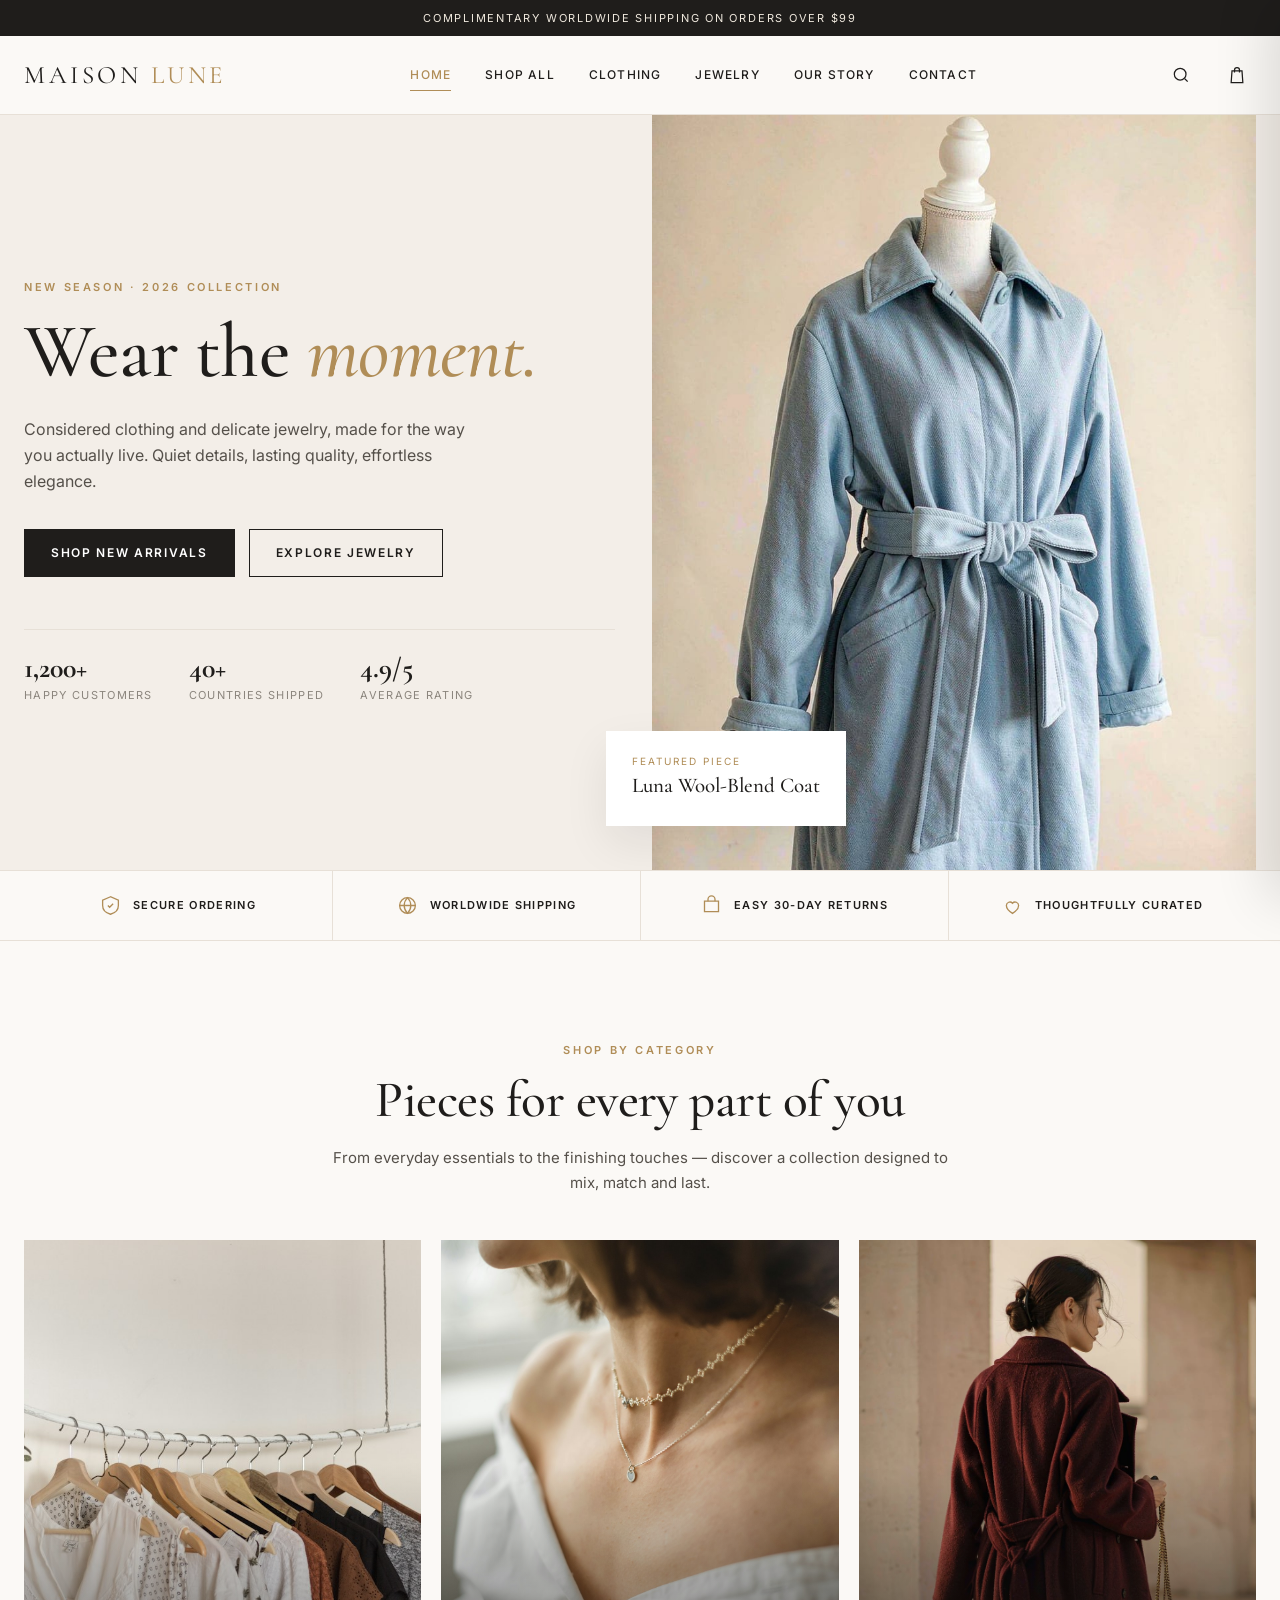
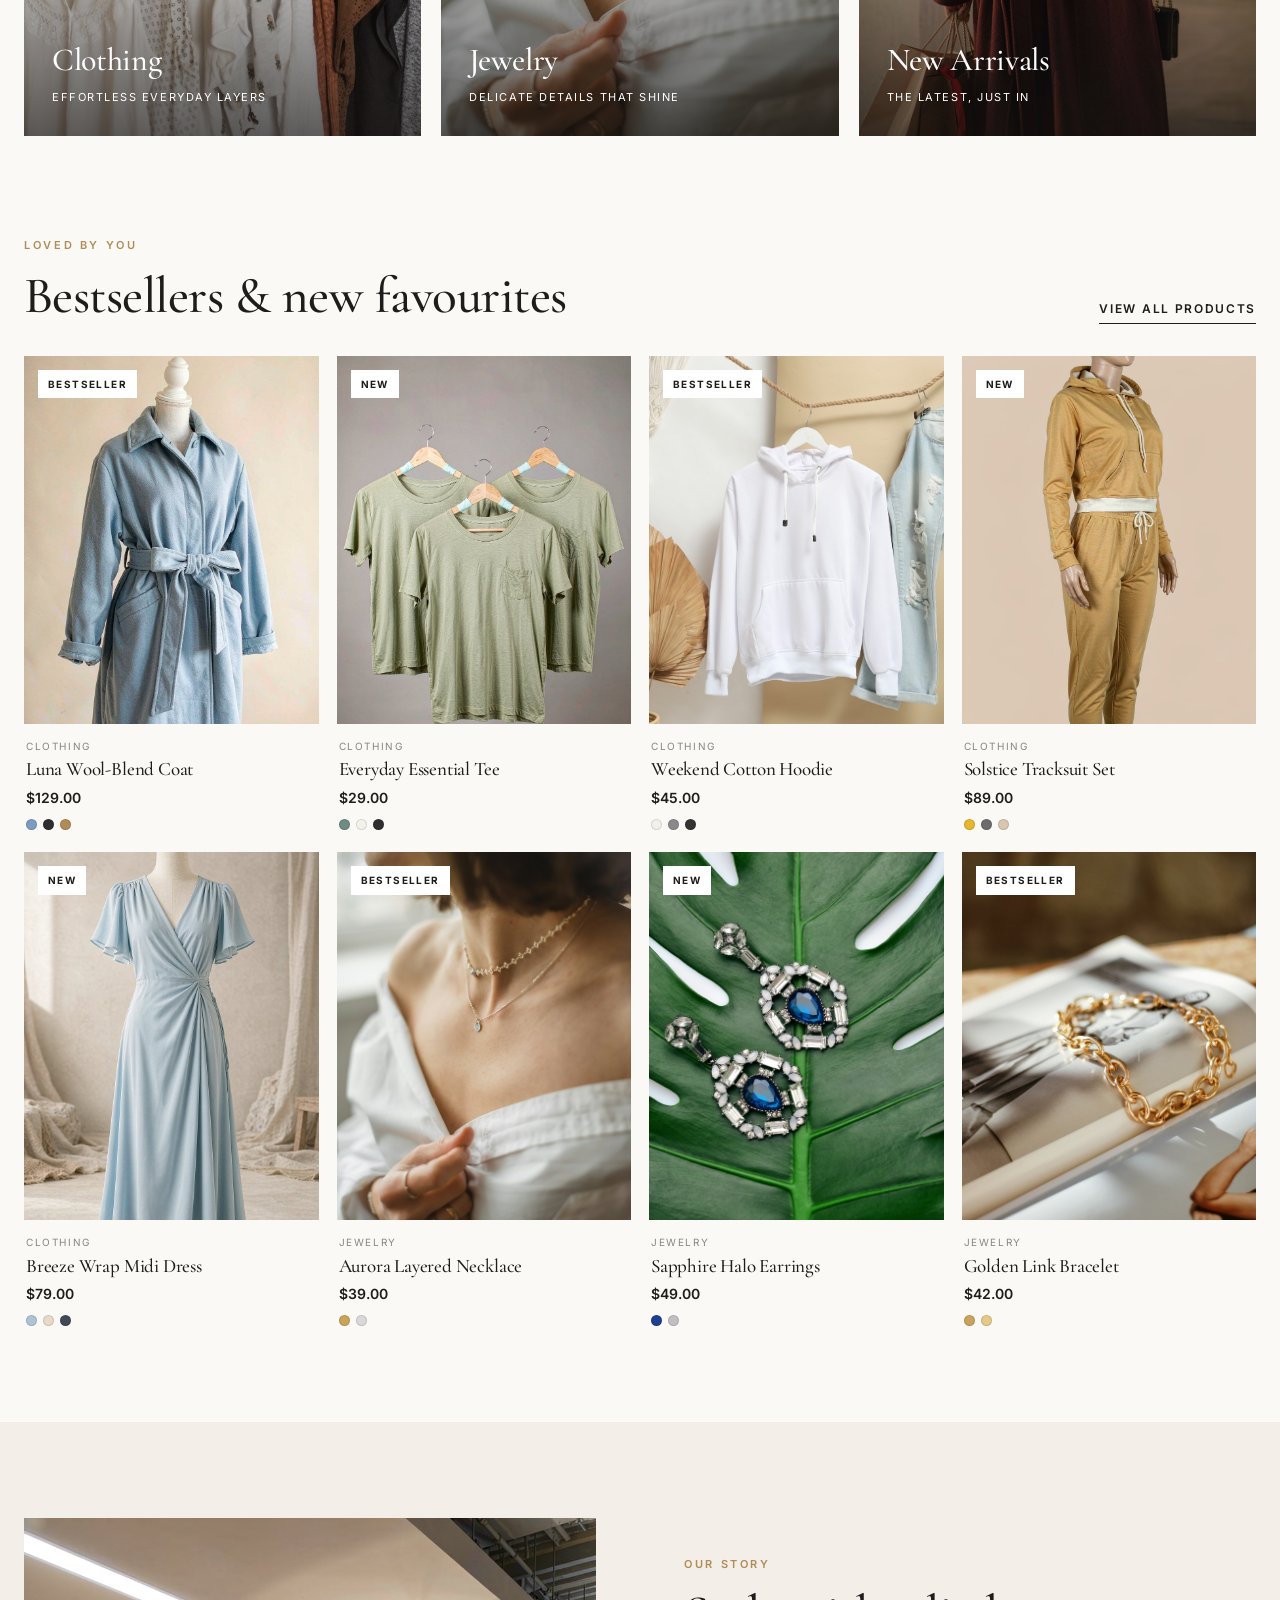
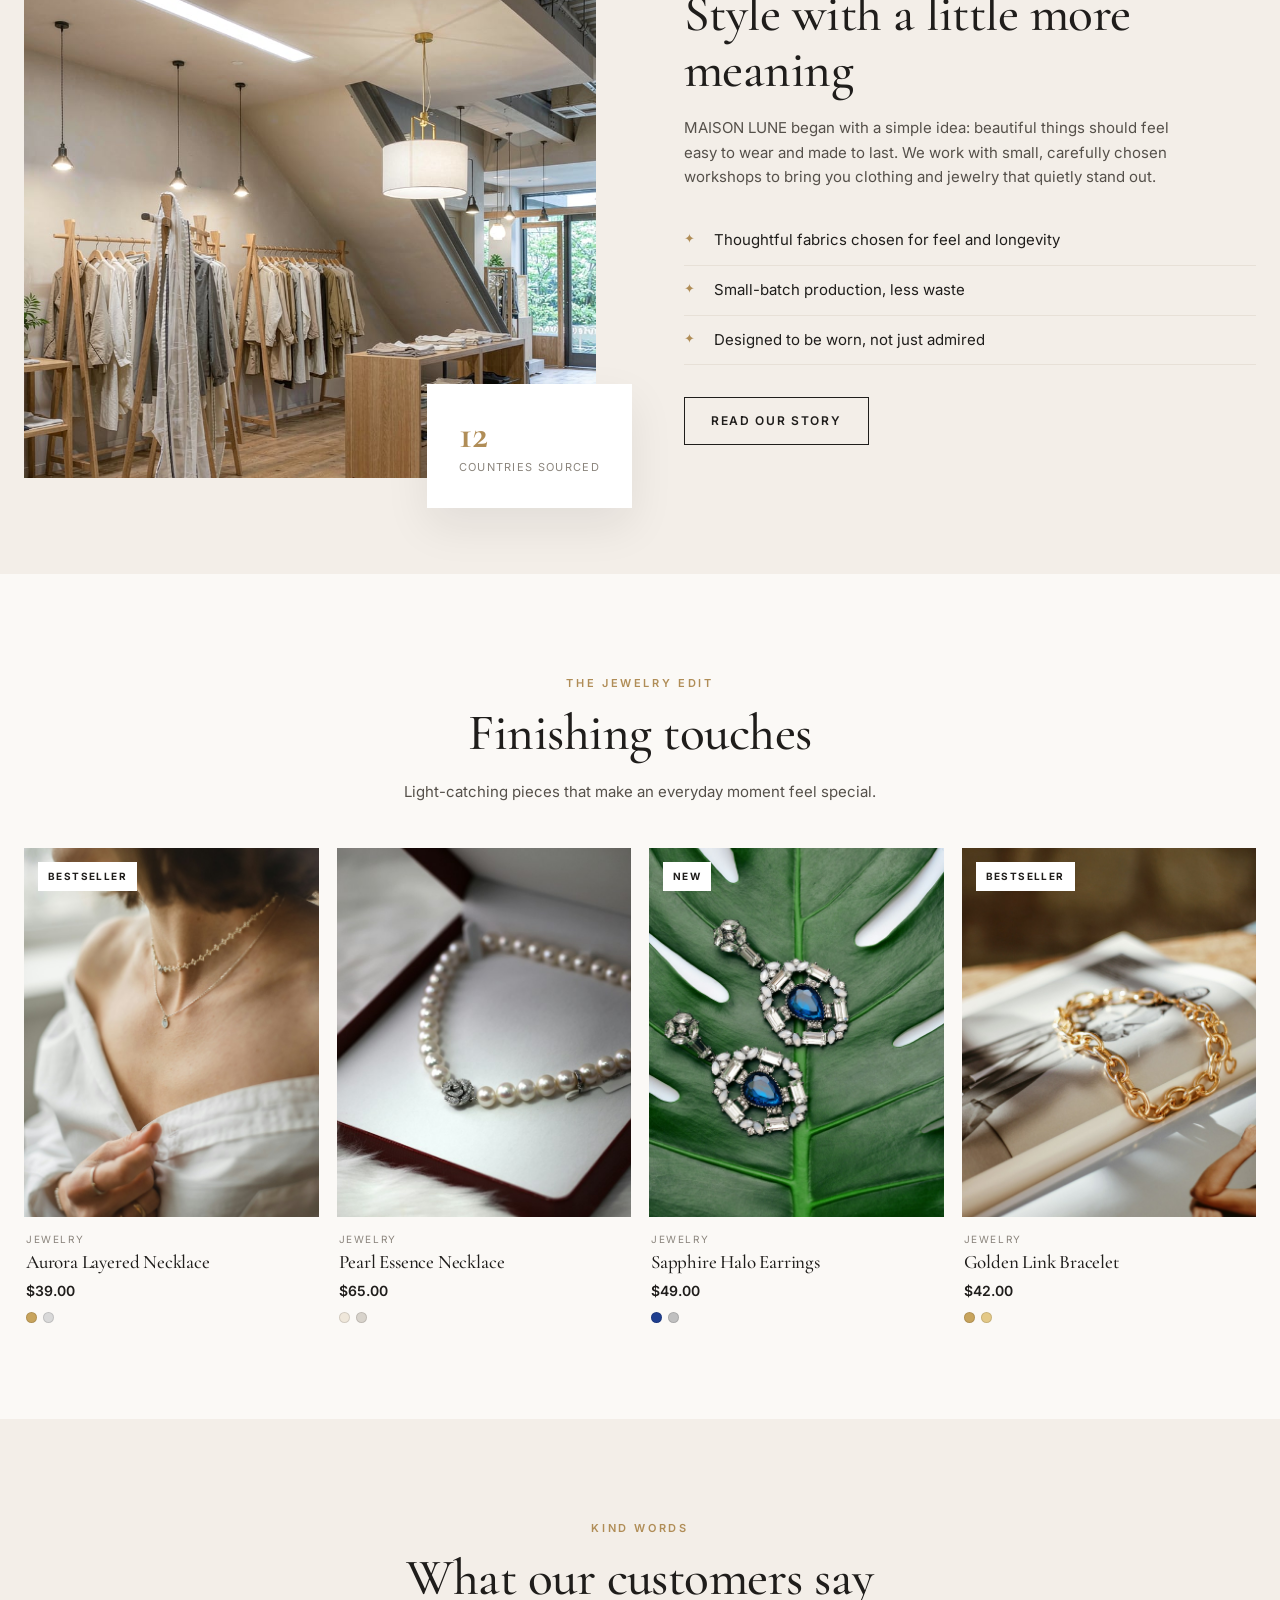
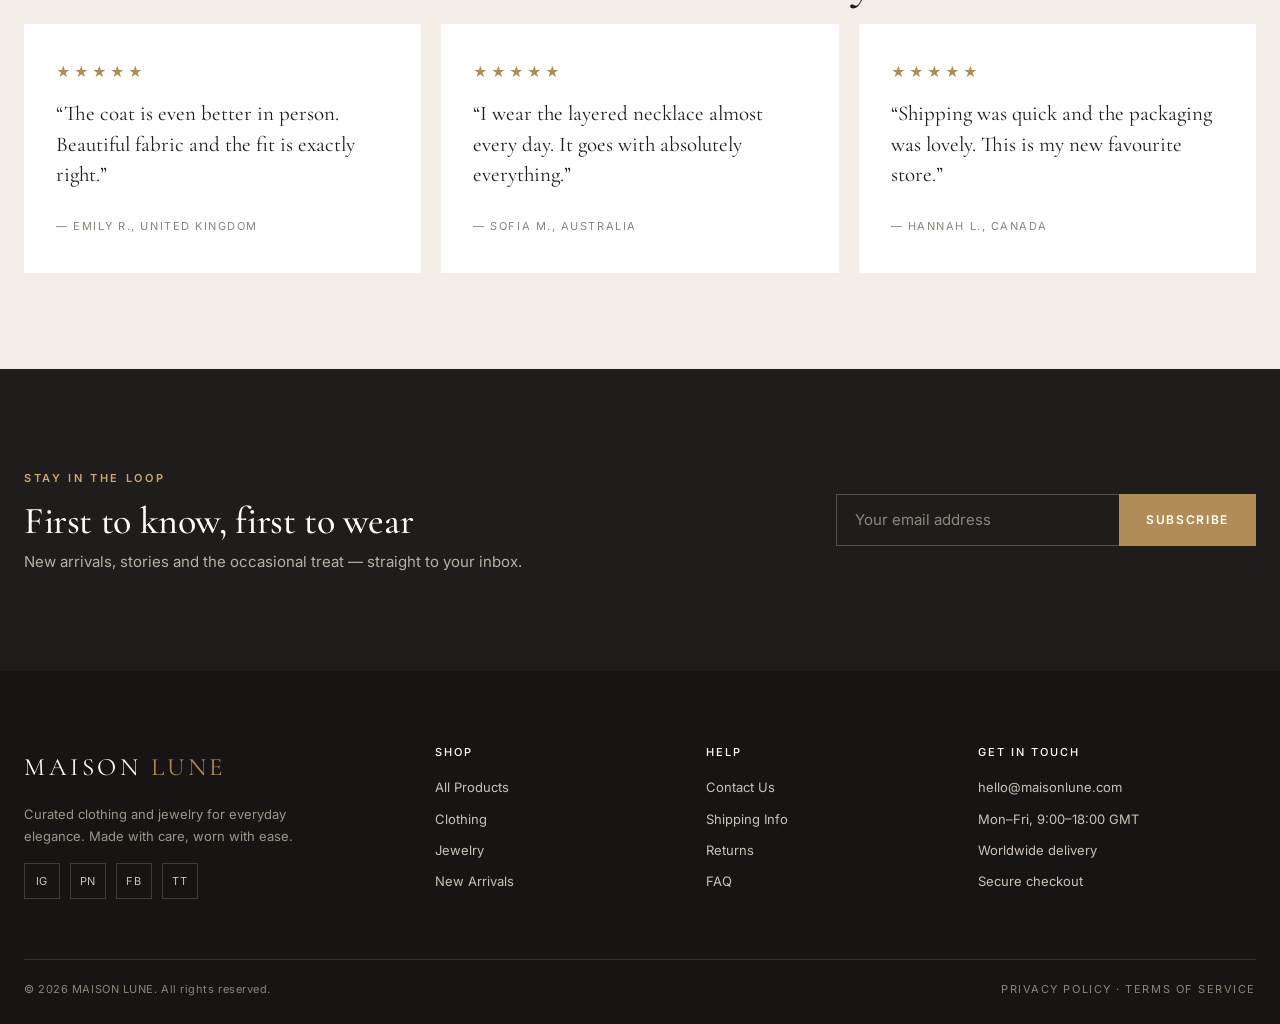
==== index.html @ 11efc8f4 "Initial commit: MAISON LUNE front-end store" ====
<!DOCTYPE html>
<html lang="en">
<head>
  <meta charset="UTF-8">
  <meta name="viewport" content="width=device-width, initial-scale=1.0">
  <title>MAISON LUNE | Effortless Style, Thoughtfully Made</title>
  <meta name="description" content="MAISON LUNE — curated clothing and jewelry for everyday elegance. Worldwide shipping.">
  <link rel="preconnect" href="https://fonts.googleapis.com">
  <link rel="preconnect" href="https://fonts.gstatic.com" crossorigin>
  <link href="https://fonts.googleapis.com/css2?family=Cormorant+Garamond:ital,wght@0,400;0,500;0,600;1,400;1,500&family=Inter:wght@400;500;600;700&display=swap" rel="stylesheet">
  <link rel="stylesheet" href="css/style.css">
</head>
<body>

  <div class="announcement">Complimentary worldwide shipping on orders over $99</div>

  <header class="site-header">
    <div class="container header-inner">
      <button class="icon-btn menu-toggle" id="mobile-toggle" aria-label="Open menu">
        <svg viewBox="0 0 24 24" fill="none" stroke="currentColor" stroke-width="1.6"><path d="M3 6h18M3 12h18M3 18h18"/></svg>
      </button>
      <a href="index.html" class="logo">MAISON <span>LUNE</span></a>
      <nav class="main-nav">
        <a href="index.html" class="active">Home</a>
        <a href="shop.html">Shop All</a>
        <a href="shop.html?category=clothing">Clothing</a>
        <a href="shop.html?category=jewelry">Jewelry</a>
        <a href="about.html">Our Story</a>
        <a href="contact.html">Contact</a>
      </nav>
      <div class="header-actions">
        <a class="icon-btn" href="shop.html" aria-label="Search products">
          <svg viewBox="0 0 24 24" fill="none" stroke="currentColor" stroke-width="1.5"><circle cx="11" cy="11" r="7"/><path d="m20 20-3.5-3.5"/></svg>
        </a>
        <button class="icon-btn cart-open" aria-label="Open shopping bag">
          <svg viewBox="0 0 24 24" fill="none" stroke="currentColor" stroke-width="1.5"><path d="M6 7h12l1 14H5L6 7Z"/><path d="M9 9V6a3 3 0 0 1 6 0v3"/></svg>
          <span class="cart-count">0</span>
        </button>
      </div>
    </div>
  </header>

  <div class="mobile-menu" id="mobile-menu">
    <button class="close-btn" id="mobile-close" aria-label="Close menu" style="position:absolute;top:20px;right:24px">×</button>
    <a href="index.html">Home</a>
    <a href="shop.html">Shop All</a>
    <a href="shop.html?category=clothing">Clothing</a>
    <a href="shop.html?category=jewelry">Jewelry</a>
    <a href="about.html">Our Story</a>
    <a href="contact.html">Contact</a>
  </div>

  <main>
    <section class="hero">
      <div class="container hero-grid">
        <div class="hero-copy">
          <span class="eyebrow">New Season · 2026 Collection</span>
          <h1>Wear the <em>moment.</em></h1>
          <p class="lead">Considered clothing and delicate jewelry, made for the way you actually live. Quiet details, lasting quality, effortless elegance.</p>
          <div class="hero-buttons">
            <a href="shop.html" class="btn">Shop New Arrivals</a>
            <a href="shop.html?category=jewelry" class="btn btn-outline">Explore Jewelry</a>
          </div>
          <div class="hero-meta">
            <div><strong>1,200+</strong><span>Happy customers</span></div>
            <div><strong>40+</strong><span>Countries shipped</span></div>
            <div><strong>4.9/5</strong><span>Average rating</span></div>
          </div>
        </div>
        <div class="hero-visual">
          <img src="assets/images/product-coat.jpg" alt="Model wearing the Luna wool-blend coat in Milan">
          <div class="hero-tag"><span>Featured Piece</span><strong>Luna Wool-Blend Coat</strong></div>
        </div>
      </div>
    </section>

    <section class="trust-strip">
      <div class="container trust-grid">
        <div class="trust-item">
          <svg viewBox="0 0 24 24" fill="none" stroke="currentColor" stroke-width="1.5"><path d="M12 2 3 6v6c0 5 3.8 8.6 9 10 5.2-1.4 9-5 9-10V6l-9-4Z"/><path d="m9 12 2 2 4-4"/></svg>
          Secure Ordering
        </div>
        <div class="trust-item">
          <svg viewBox="0 0 24 24" fill="none" stroke="currentColor" stroke-width="1.5"><circle cx="12" cy="12" r="9"/><path d="M3 12h18M12 3c2.5 2.7 3.8 5.7 3.8 9S14.5 18.3 12 21c-2.5-2.7-3.8-5.7-3.8-9S9.5 5.7 12 3Z"/></svg>
          Worldwide Shipping
        </div>
        <div class="trust-item">
          <svg viewBox="0 0 24 24" fill="none" stroke="currentColor" stroke-width="1.5"><path d="M4 7h16v12H4z"/><path d="M8 7V5a4 4 0 0 1 8 0v2"/></svg>
          Easy 30-Day Returns
        </div>
        <div class="trust-item">
          <svg viewBox="0 0 24 24" fill="none" stroke="currentColor" stroke-width="1.5"><path d="M12 21s-7-4.4-7-9a4 4 0 0 1 7-2.6A4 4 0 0 1 19 12c0 4.6-7 9-7 9Z"/></svg>
          Thoughtfully Curated
        </div>
      </div>
    </section>

    <section class="section">
      <div class="container">
        <div class="text-center">
          <span class="eyebrow">Shop by Category</span>
          <h2>Pieces for every part of you</h2>
          <p class="section-intro">From everyday essentials to the finishing touches — discover a collection designed to mix, match and last.</p>
        </div>
        <div class="cat-grid">
          <a class="cat-card" href="shop.html?category=clothing">
            <img src="assets/images/product-blouse.jpg" alt="Clothing collection" loading="lazy">
            <div class="cat-card-body"><h3>Clothing</h3><span>Effortless everyday layers</span></div>
          </a>
          <a class="cat-card" href="shop.html?category=jewelry">
            <img src="assets/images/product-layered-necklace.jpg" alt="Jewelry collection" loading="lazy">
            <div class="cat-card-body"><h3>Jewelry</h3><span>Delicate details that shine</span></div>
          </a>
          <a class="cat-card" href="shop.html">
            <img src="assets/images/hero-shopping.jpg" alt="New arrivals" loading="lazy">
            <div class="cat-card-body"><h3>New Arrivals</h3><span>The latest, just in</span></div>
          </a>
        </div>
      </div>
    </section>

    <section class="section" style="padding-top:0">
      <div class="container">
        <div style="display:flex;justify-content:space-between;align-items:end;gap:20px;margin-bottom:32px;flex-wrap:wrap">
          <div>
            <span class="eyebrow">Loved by you</span>
            <h2 style="margin:0">Bestsellers & new favourites</h2>
          </div>
          <a href="shop.html" class="link-underline">View all products</a>
        </div>
        <div class="product-grid" id="featured-grid"></div>
      </div>
    </section>

    <section class="section" style="background:var(--paper-2)">
      <div class="container story-grid">
        <div class="story-visual">
          <img src="assets/images/about-store.jpg" alt="The MAISON LUNE studio" loading="lazy">
          <div class="story-note"><strong>12</strong><span>Countries sourced</span></div>
        </div>
        <div class="story-copy">
          <span class="eyebrow">Our Story</span>
          <h2>Style with a little more meaning</h2>
          <p>MAISON LUNE began with a simple idea: beautiful things should feel easy to wear and made to last. We work with small, carefully chosen workshops to bring you clothing and jewelry that quietly stand out.</p>
          <ul class="story-list">
            <li>Thoughtful fabrics chosen for feel and longevity</li>
            <li>Small-batch production, less waste</li>
            <li>Designed to be worn, not just admired</li>
          </ul>
          <a href="about.html" class="btn btn-outline">Read our story</a>
        </div>
      </div>
    </section>

    <section class="section">
      <div class="container">
        <div class="text-center">
          <span class="eyebrow">The Jewelry Edit</span>
          <h2>Finishing touches</h2>
          <p class="section-intro">Light-catching pieces that make an everyday moment feel special.</p>
        </div>
        <div class="product-grid" id="new-grid"></div>
      </div>
    </section>

    <section class="section testimonials">
      <div class="container">
        <div class="text-center">
          <span class="eyebrow">Kind words</span>
          <h2>What our customers say</h2>
        </div>
        <div class="testi-grid">
          <div class="testi-card">
            <div class="stars">★★★★★</div>
            <blockquote>“The coat is even better in person. Beautiful fabric and the fit is exactly right.”</blockquote>
            <cite>— Emily R., United Kingdom</cite>
          </div>
          <div class="testi-card">
            <div class="stars">★★★★★</div>
            <blockquote>“I wear the layered necklace almost every day. It goes with absolutely everything.”</blockquote>
            <cite>— Sofia M., Australia</cite>
          </div>
          <div class="testi-card">
            <div class="stars">★★★★★</div>
            <blockquote>“Shipping was quick and the packaging was lovely. This is my new favourite store.”</blockquote>
            <cite>— Hannah L., Canada</cite>
          </div>
        </div>
      </div>
    </section>

    <section class="section newsletter">
      <div class="container">
        <div>
          <span class="eyebrow" style="color:#c9a873">Stay in the loop</span>
          <h2>First to know, first to wear</h2>
          <p>New arrivals, stories and the occasional treat — straight to your inbox.</p>
        </div>
        <form class="newsletter-form" id="newsletter-form">
          <input type="email" placeholder="Your email address" aria-label="Email address" required>
          <button type="submit" class="btn btn-gold">Subscribe</button>
        </form>
      </div>
    </section>
  </main>

  <footer class="site-footer">
    <div class="container footer-grid">
      <div>
        <a href="index.html" class="logo">MAISON <span>LUNE</span></a>
        <p>Curated clothing and jewelry for everyday elegance. Made with care, worn with ease.</p>
        <div class="socials">
          <a href="#" aria-label="Instagram">IG</a><a href="#" aria-label="Pinterest">PN</a><a href="#" aria-label="Facebook">FB</a><a href="#" aria-label="TikTok">TT</a>
        </div>
      </div>
      <div>
        <h4>Shop</h4>
        <ul><li><a href="shop.html">All Products</a></li><li><a href="shop.html?category=clothing">Clothing</a></li><li><a href="shop.html?category=jewelry">Jewelry</a></li><li><a href="shop.html">New Arrivals</a></li></ul>
      </div>
      <div>
        <h4>Help</h4>
        <ul><li><a href="contact.html">Contact Us</a></li><li><a href="contact.html">Shipping Info</a></li><li><a href="contact.html">Returns</a></li><li><a href="contact.html">FAQ</a></li></ul>
      </div>
      <div>
        <h4>Get in touch</h4>
        <ul><li>hello@maisonlune.com</li><li>Mon–Fri, 9:00–18:00 GMT</li><li>Worldwide delivery</li><li>Secure checkout</li></ul>
      </div>
    </div>
    <div class="container footer-bottom">
      <span>© 2026 MAISON LUNE. All rights reserved.</span>
      <span>Privacy Policy · Terms of Service</span>
    </div>
  </footer>

  <div class="drawer-overlay" id="drawer-overlay"></div>
  <aside class="cart-drawer" id="cart-drawer" aria-label="Shopping bag">
    <div class="drawer-head"><h2>Your Bag</h2><button class="close-btn" id="drawer-close" aria-label="Close bag">×</button></div>
    <div class="cart-items" id="cart-items"></div>
    <div class="drawer-foot">
      <div class="subtotal-row"><span>Subtotal</span><strong id="cart-subtotal">$0.00</strong></div>
      <p class="drawer-note">Shipping calculated at checkout. Taxes included.</p>
      <button type="button" class="btn btn-block" id="checkout-btn">Proceed to Checkout</button>
    </div>
  </aside>

  <div class="modal-overlay" id="soon-modal">
    <div class="soon-modal" role="dialog" aria-modal="true" aria-labelledby="soon-title">
      <button class="close-btn" data-close-soon aria-label="Close" style="position:absolute;top:12px;right:16px">×</button>
      <div class="soon-icon">✦</div>
      <h2 id="soon-title">Coming Soon!</h2>
      <p>Online payment is not available just yet. We are getting everything ready — thank you for your patience.</p>
      <button type="button" class="btn" data-close-soon>Continue Browsing</button>
    </div>
  </div>
  <div class="toast" id="toast"></div>

  <script src="js/products.js"></script>
  <script src="js/main.js"></script>
</body>
</html>
---- css/style.css ----
/* ============================================================
   MAISON LUNE — front-end store styles
   ============================================================ */

:root {
  --ink: #1f1d1b;
  --ink-soft: #55504a;
  --muted: #8b857d;
  --paper: #fbf9f6;
  --paper-2: #f3eee8;
  --line: #e7e0d7;
  --gold: #b08d57;
  --gold-dark: #8e6f3f;
  --white: #ffffff;
  --shadow: 0 18px 45px rgba(31, 29, 27, 0.08);
  --serif: 'Cormorant Garamond', 'Playfair Display', Georgia, serif;
  --sans: 'Inter', -apple-system, BlinkMacSystemFont, 'Segoe UI', Arial, sans-serif;
  --max: 1320px;
}

* { box-sizing: border-box; }

html { scroll-behavior: smooth; }

body {
  margin: 0;
  background: var(--paper);
  color: var(--ink);
  font-family: var(--sans);
  font-size: 15px;
  line-height: 1.65;
  -webkit-font-smoothing: antialiased;
}

body.no-scroll { overflow: hidden; }

img { display: block; max-width: 100%; }
a { color: inherit; text-decoration: none; }
button, input, select, textarea { font: inherit; color: inherit; }
button { cursor: pointer; }

.container {
  width: min(100% - 48px, var(--max));
  margin-inline: auto;
}

.section { padding: 96px 0; }
.section-sm { padding: 64px 0; }

.eyebrow {
  display: inline-block;
  font-size: 11px;
  font-weight: 600;
  letter-spacing: .24em;
  text-transform: uppercase;
  color: var(--gold);
  margin-bottom: 14px;
}

h1, h2, h3, h4 {
  font-family: var(--serif);
  font-weight: 500;
  line-height: 1.08;
  margin: 0 0 18px;
  letter-spacing: -0.01em;
}

h1 { font-size: clamp(44px, 6vw, 82px); }
h2 { font-size: clamp(32px, 4vw, 52px); }
h3 { font-size: 24px; }
p { margin: 0 0 16px; }

.text-center { text-align: center; }
.section-intro { max-width: 620px; margin: 16px auto 44px; color: var(--ink-soft); }

/* ---------- Buttons ---------- */
.btn {
  display: inline-flex;
  align-items: center;
  justify-content: center;
  gap: 10px;
  min-height: 48px;
  padding: 12px 26px;
  border: 1px solid var(--ink);
  background: var(--ink);
  color: var(--white);
  font-size: 12px;
  font-weight: 600;
  letter-spacing: .14em;
  text-transform: uppercase;
  transition: background .25s, color .25s, transform .25s, border-color .25s;
}
.btn:hover { background: var(--gold); border-color: var(--gold); transform: translateY(-2px); }
.btn-outline { background: transparent; color: var(--ink); border-color: var(--ink); }
.btn-outline:hover { background: var(--ink); color: var(--white); border-color: var(--ink); }
.btn-light { background: var(--white); color: var(--ink); border-color: var(--white); }
.btn-light:hover { background: var(--gold); border-color: var(--gold); color: var(--white); }
.btn-gold { background: var(--gold); border-color: var(--gold); }
.btn-gold:hover { background: var(--gold-dark); border-color: var(--gold-dark); }
.btn-block { width: 100%; }
.btn-sm { min-height: 40px; padding: 9px 18px; font-size: 11px; }

.link-underline {
  font-size: 12px;
  font-weight: 600;
  letter-spacing: .14em;
  text-transform: uppercase;
  border-bottom: 1px solid var(--ink);
  padding-bottom: 4px;
  transition: color .2s, border-color .2s;
}
.link-underline:hover { color: var(--gold); border-color: var(--gold); }

/* ---------- Announcement + header ---------- */
.announcement {
  background: var(--ink);
  color: #efe8dd;
  text-align: center;
  font-size: 11px;
  letter-spacing: .16em;
  text-transform: uppercase;
  padding: 9px 16px;
}

.site-header {
  position: sticky;
  top: 0;
  z-index: 60;
  background: rgba(251, 249, 246, .96);
  backdrop-filter: blur(12px);
  border-bottom: 1px solid var(--line);
}

.header-inner {
  height: 78px;
  display: flex;
  align-items: center;
  justify-content: space-between;
  gap: 24px;
}

.logo {
  font-family: var(--serif);
  font-size: 25px;
  letter-spacing: .14em;
  white-space: nowrap;
}
.logo span { color: var(--gold); }

.main-nav { display: flex; align-items: center; gap: 34px; }
.main-nav a {
  font-size: 12px;
  font-weight: 500;
  letter-spacing: .1em;
  text-transform: uppercase;
  position: relative;
  padding: 6px 0;
}
.main-nav a::after {
  content: '';
  position: absolute;
  left: 0; bottom: 0;
  width: 0; height: 1px;
  background: var(--gold);
  transition: width .25s;
}
.main-nav a:hover::after, .main-nav a.active::after { width: 100%; }
.main-nav a.active { color: var(--gold); }

.header-actions { display: flex; align-items: center; gap: 18px; }

.icon-btn {
  position: relative;
  width: 38px; height: 38px;
  display: grid;
  place-items: center;
  border: 0;
  background: transparent;
  color: var(--ink);
  transition: color .2s;
}
.icon-btn:hover { color: var(--gold); }
.icon-btn svg { width: 20px; height: 20px; }

.cart-count {
  position: absolute;
  top: 1px; right: 0;
  min-width: 17px; height: 17px;
  padding: 0 4px;
  border-radius: 20px;
  background: var(--gold);
  color: #fff;
  font-size: 10px;
  font-weight: 700;
  line-height: 17px;
  text-align: center;
}

.menu-toggle { display: none; }

/* ---------- Hero ---------- */
.hero { position: relative; overflow: hidden; background: var(--paper-2); }
.hero-grid {
  display: grid;
  grid-template-columns: 1.02fr .98fr;
  min-height: 620px;
}
.hero-copy {
  display: flex;
  flex-direction: column;
  justify-content: center;
  padding: 70px 6% 70px 0;
}
.hero-copy h1 { margin-bottom: 22px; }
.hero-copy h1 em { color: var(--gold); font-style: italic; }
.hero-copy p.lead { max-width: 460px; color: var(--ink-soft); font-size: 16px; margin-bottom: 34px; }
.hero-buttons { display: flex; flex-wrap: wrap; gap: 14px; }
.hero-meta {
  display: flex;
  gap: 36px;
  margin-top: 52px;
  padding-top: 24px;
  border-top: 1px solid var(--line);
}
.hero-meta strong { display: block; font-family: var(--serif); font-size: 28px; line-height: 1; }
.hero-meta span { font-size: 11px; letter-spacing: .12em; text-transform: uppercase; color: var(--muted); }

.hero-visual { position: relative; min-height: 620px; }
.hero-visual img { width: 100%; height: 100%; object-fit: cover; object-position: center 28%; }
.hero-tag {
  position: absolute;
  left: -46px; bottom: 44px;
  background: var(--white);
  padding: 22px 26px;
  box-shadow: var(--shadow);
  max-width: 240px;
}
.hero-tag span { display: block; font-size: 10px; letter-spacing: .2em; text-transform: uppercase; color: var(--gold); }
.hero-tag strong { font-family: var(--serif); font-size: 21px; font-weight: 500; }

/* ---------- Trust strip ---------- */
.trust-strip { border-block: 1px solid var(--line); background: var(--paper); }
.trust-grid { display: grid; grid-template-columns: repeat(4, 1fr); }
.trust-item {
  display: flex; align-items: center; justify-content: center; gap: 12px;
  padding: 24px 12px;
  font-size: 11px; font-weight: 600; letter-spacing: .12em; text-transform: uppercase;
}
.trust-item + .trust-item { border-left: 1px solid var(--line); }
.trust-item svg { width: 21px; height: 21px; color: var(--gold); }

/* ---------- Categories ---------- */
.cat-grid { display: grid; grid-template-columns: repeat(3, 1fr); gap: 20px; }
.cat-card { position: relative; overflow: hidden; aspect-ratio: 4 / 5; background: var(--paper-2); }
.cat-card img { width: 100%; height: 100%; object-fit: cover; transition: transform .7s ease; }
.cat-card:hover img { transform: scale(1.06); }
.cat-card::after {
  content: '';
  position: absolute; inset: 0;
  background: linear-gradient(to top, rgba(20,18,16,.68), rgba(20,18,16,0) 55%);
}
.cat-card-body { position: absolute; z-index: 2; left: 28px; bottom: 28px; color: #fff; }
.cat-card-body h3 { margin: 0 0 6px; font-size: 32px; color: #fff; }
.cat-card-body span { font-size: 11px; letter-spacing: .14em; text-transform: uppercase; }

/* ---------- Product cards ---------- */
.product-grid { display: grid; grid-template-columns: repeat(4, 1fr); gap: 22px 18px; }
.product-grid.cols-3 { grid-template-columns: repeat(3, 1fr); }

.product-card { position: relative; }
.product-media {
  position: relative;
  aspect-ratio: 4 / 5;
  overflow: hidden;
  background: var(--paper-2);
}
.product-media > a { display: block; height: 100%; }
.product-media img { width: 100%; height: 100%; object-fit: cover; transition: transform .6s ease; }
.product-card:hover .product-media img { transform: scale(1.05); }

.product-badge {
  position: absolute; top: 14px; left: 14px; z-index: 2;
  background: var(--white);
  color: var(--ink);
  font-size: 10px; font-weight: 700; letter-spacing: .14em; text-transform: uppercase;
  padding: 6px 10px;
}

.quick-actions {
  position: absolute; left: 12px; right: 12px; bottom: 12px; z-index: 2;
  display: flex; gap: 8px;
  transform: translateY(12px);
  opacity: 0;
  transition: opacity .25s, transform .25s;
}
.product-card:hover .quick-actions, .product-card:focus-within .quick-actions { opacity: 1; transform: none; }
.quick-actions .btn { flex: 1; background: rgba(255,255,255,.95); color: var(--ink); border-color: rgba(255,255,255,.95); }
.quick-actions .btn:hover { background: var(--gold); border-color: var(--gold); color: #fff; }

.product-info { padding: 14px 2px 0; }
.product-cat { font-size: 10px; letter-spacing: .16em; text-transform: uppercase; color: var(--muted); }
.product-info h3 { font-size: 19px; margin: 5px 0 6px; }
.product-info h3 a:hover { color: var(--gold); }
.product-price { font-weight: 600; font-size: 14px; }
.color-dots { display: flex; gap: 6px; margin-top: 10px; }
.color-dots i { width: 11px; height: 11px; border-radius: 50%; border: 1px solid rgba(0,0,0,.12); }

/* ---------- Story ---------- */
.story-grid { display: grid; grid-template-columns: 1fr 1fr; align-items: center; gap: 88px; }
.story-visual { position: relative; }
.story-visual img { width: 100%; height: 560px; object-fit: cover; }
.story-visual .story-note {
  position: absolute; right: -36px; bottom: -30px;
  background: var(--white); padding: 30px 32px; box-shadow: var(--shadow); max-width: 240px;
}
.story-note strong { display: block; font-family: var(--serif); font-size: 40px; line-height: 1; color: var(--gold); }
.story-note span { font-size: 11px; letter-spacing: .12em; text-transform: uppercase; color: var(--muted); }
.story-copy p { color: var(--ink-soft); max-width: 500px; }
.story-list { list-style: none; padding: 0; margin: 26px 0 32px; }
.story-list li { padding: 12px 0 12px 30px; border-bottom: 1px solid var(--line); position: relative; }
.story-list li::before { content: '✦'; position: absolute; left: 0; color: var(--gold); font-size: 13px; }

/* ---------- Testimonials ---------- */
.testimonials { background: var(--paper-2); }
.testi-grid { display: grid; grid-template-columns: repeat(3, 1fr); gap: 20px; }
.testi-card { background: var(--white); padding: 36px 32px; }
.stars { color: var(--gold); letter-spacing: 3px; font-size: 14px; margin-bottom: 16px; }
.testi-card blockquote { font-family: var(--serif); font-size: 21px; line-height: 1.45; margin: 0 0 22px; }
.testi-card cite { font-style: normal; font-size: 11px; letter-spacing: .14em; text-transform: uppercase; color: var(--muted); }

/* ---------- Newsletter ---------- */
.newsletter { background: var(--ink); color: #fff; }
.newsletter .container { display: flex; align-items: center; justify-content: space-between; gap: 40px; }
.newsletter h2 { margin: 0 0 8px; font-size: 38px; }
.newsletter p { margin: 0; color: #b8b1a8; }
.newsletter-form { display: flex; min-width: 420px; }
.newsletter-form input {
  flex: 1; min-height: 52px; padding: 0 18px;
  border: 1px solid #55504a; border-right: 0;
  background: transparent; color: #fff; outline: none;
}
.newsletter-form input::placeholder { color: #8d867d; }
.newsletter-form input:focus { border-color: var(--gold); }
.newsletter-form .btn { min-height: 52px; }

/* ---------- Footer ---------- */
.site-footer { background: #171513; color: #c9c2b9; padding: 76px 0 26px; }
.footer-grid { display: grid; grid-template-columns: 1.6fr 1fr 1fr 1.2fr; gap: 40px; }
.site-footer .logo { color: #fff; display: inline-block; margin-bottom: 16px; }
.footer-grid p { font-size: 13px; max-width: 280px; color: #9d958b; }
.footer-grid h4 { font-family: var(--sans); font-size: 11px; letter-spacing: .18em; text-transform: uppercase; color: #fff; margin-bottom: 18px; }
.footer-grid ul { list-style: none; padding: 0; margin: 0; }
.footer-grid li { margin-bottom: 10px; font-size: 13px; }
.footer-grid li a:hover { color: var(--gold); }
.socials { display: flex; gap: 10px; }
.socials a {
  width: 36px; height: 36px; border: 1px solid #413c36;
  display: grid; place-items: center; font-size: 11px; letter-spacing: .05em;
}
.socials a:hover { border-color: var(--gold); color: var(--gold); }
.footer-bottom {
  border-top: 1px solid #332f2b; margin-top: 56px; padding-top: 20px;
  display: flex; justify-content: space-between; gap: 20px;
  font-size: 11px; color: #8b847b; letter-spacing: .05em;
}
.footer-bottom span:last-child { letter-spacing: .14em; text-transform: uppercase; }

/* ---------- Page header / breadcrumb ---------- */
.page-head { background: var(--paper-2); padding: 64px 0 58px; text-align: center; }
.page-head h1 { font-size: clamp(42px, 5vw, 68px); margin-bottom: 10px; }
.page-head p { color: var(--ink-soft); max-width: 540px; margin: 0 auto; }
.breadcrumb { display: flex; justify-content: center; gap: 8px; font-size: 11px; letter-spacing: .1em; text-transform: uppercase; color: var(--muted); margin-bottom: 18px; }
.breadcrumb a:hover { color: var(--gold); }
.breadcrumb span:last-child { color: var(--ink); }

/* ---------- Shop ---------- */
.shop-layout { display: grid; grid-template-columns: 222px 1fr; gap: 46px; padding-block: 66px 96px; }
.filter-title { font-family: var(--sans); font-size: 11px; font-weight: 700; letter-spacing: .18em; text-transform: uppercase; margin-bottom: 16px; }
.filter-group { padding: 20px 0; border-bottom: 1px solid var(--line); }
.filter-group:first-of-type { padding-top: 0; }
.filter-label { display: flex; align-items: center; gap: 10px; padding: 6px 0; font-size: 14px; cursor: pointer; }
.filter-label input { accent-color: var(--gold); width: 15px; height: 15px; }
.filter-label span:last-child { margin-left: auto; color: var(--muted); font-size: 12px; }
.price-select, .sort-select {
  width: 100%; min-height: 44px; padding: 0 12px;
  background: var(--white); border: 1px solid var(--line); outline: none;
}
.price-select:focus, .sort-select:focus { border-color: var(--gold); }
.filter-clear { background: none; border: 0; padding: 18px 0 0; font-size: 11px; letter-spacing: .12em; text-transform: uppercase; color: var(--gold); }

.shop-toolbar {
  display: flex; justify-content: space-between; align-items: center; gap: 20px;
  padding-bottom: 22px; margin-bottom: 26px; border-bottom: 1px solid var(--line);
}
.shop-toolbar p { margin: 0; font-size: 12px; color: var(--muted); letter-spacing: .08em; text-transform: uppercase; }
.toolbar-right { display: flex; align-items: center; gap: 12px; }
.toolbar-right label { font-size: 11px; letter-spacing: .12em; text-transform: uppercase; color: var(--muted); }
.sort-select { width: 190px; min-height: 40px; }

.empty-state { grid-column: 1 / -1; text-align: center; padding: 80px 20px; color: var(--muted); }
.empty-state h3 { color: var(--ink); }

/* ---------- Product detail ---------- */
.detail-layout { display: grid; grid-template-columns: 1.08fr .92fr; gap: 72px; padding-block: 60px 100px; }
.gallery-main { aspect-ratio: 4 / 5; overflow: hidden; background: var(--paper-2); }
.gallery-main img { width: 100%; height: 100%; object-fit: cover; }
.gallery-thumbs { display: flex; gap: 10px; margin-top: 12px; }
.gallery-thumbs button { width: 78px; height: 94px; padding: 0; border: 1px solid transparent; background: var(--paper-2); overflow: hidden; }
.gallery-thumbs button.active { border-color: var(--gold); }
.gallery-thumbs img { width: 100%; height: 100%; object-fit: cover; }

.detail-cat { font-size: 11px; letter-spacing: .18em; text-transform: uppercase; color: var(--gold); }
.detail-info h1 { font-size: clamp(38px, 4vw, 56px); margin: 10px 0 14px; }
.detail-price { font-size: 24px; font-weight: 600; }
.detail-rating { font-size: 12px; color: var(--muted); margin: 12px 0 22px; }
.detail-rating b { color: var(--gold); letter-spacing: 2px; }
.detail-desc { color: var(--ink-soft); margin-bottom: 26px; }
.option-label { font-size: 11px; font-weight: 700; letter-spacing: .14em; text-transform: uppercase; margin-bottom: 10px; }
.option-row { display: flex; flex-wrap: wrap; gap: 8px; margin-bottom: 22px; }
.option-chip {
  min-width: 44px; min-height: 40px; padding: 8px 14px;
  border: 1px solid var(--line); background: var(--white);
  font-size: 12px; transition: border-color .2s, color .2s;
}
.option-chip:hover, .option-chip.active { border-color: var(--ink); }
.option-chip.color { width: 30px; min-width: 30px; height: 30px; min-height: 30px; padding: 3px; border-radius: 50%; }
.option-chip.color i { display: block; width: 100%; height: 100%; border-radius: 50%; }
.option-chip.color.active { border-color: var(--gold); box-shadow: 0 0 0 1px var(--gold); }

.qty-row { display: flex; align-items: center; gap: 18px; margin-bottom: 26px; }
.qty-stepper { display: inline-flex; align-items: center; border: 1px solid var(--line); background: var(--white); }
.qty-stepper button { width: 40px; height: 44px; border: 0; background: none; font-size: 17px; }
.qty-stepper button:hover { color: var(--gold); }
.qty-stepper span { min-width: 34px; text-align: center; font-size: 14px; font-weight: 600; }
.detail-buttons { display: flex; gap: 12px; flex-wrap: wrap; }
.detail-buttons .btn { flex: 1; min-width: 170px; }

.detail-accordion { margin-top: 30px; border-top: 1px solid var(--line); }
.acc-item { border-bottom: 1px solid var(--line); }
.acc-trigger {
  width: 100%; display: flex; justify-content: space-between; align-items: center;
  padding: 18px 0; background: none; border: 0; text-align: left;
  font-size: 12px; font-weight: 600; letter-spacing: .12em; text-transform: uppercase;
}
.acc-trigger span:last-child { font-size: 18px; font-weight: 400; color: var(--gold); }
.acc-panel { display: none; padding-bottom: 18px; color: var(--ink-soft); font-size: 14px; }
.acc-panel.open { display: block; }
.acc-panel ul { margin: 0; padding-left: 18px; }

/* ---------- About ---------- */
.about-hero { display: grid; grid-template-columns: 1fr 1fr; min-height: 520px; }
.about-hero-copy { display: flex; flex-direction: column; justify-content: center; padding: 70px 7% 70px 0; }
.about-hero img { width: 100%; height: 100%; object-fit: cover; }
.values-grid { display: grid; grid-template-columns: repeat(3, 1fr); gap: 24px; }
.value-card { padding: 38px 32px; border: 1px solid var(--line); background: var(--white); }
.value-num { font-family: var(--serif); font-size: 38px; color: var(--gold); margin-bottom: 12px; }
.value-card h3 { font-size: 24px; }
.value-card p { color: var(--ink-soft); margin: 0; font-size: 14px; }
.stats-band { background: var(--paper-2); }
.stats-grid { display: grid; grid-template-columns: repeat(4, 1fr); text-align: center; }
.stats-grid > div { padding: 44px 12px; }
.stats-grid > div + div { border-left: 1px solid var(--line); }
.stats-grid strong { display: block; font-family: var(--serif); font-size: 46px; line-height: 1; color: var(--gold); }
.stats-grid span { font-size: 11px; letter-spacing: .14em; text-transform: uppercase; color: var(--muted); }

/* ---------- Contact ---------- */
.contact-layout { display: grid; grid-template-columns: 1fr 1fr; gap: 80px; padding-block: 76px 100px; }
.contact-info h2 { margin-bottom: 18px; }
.contact-info > p { color: var(--ink-soft); max-width: 460px; }
.info-list { list-style: none; padding: 0; margin: 34px 0; }
.info-list li { display: flex; gap: 16px; padding: 16px 0; border-bottom: 1px solid var(--line); }
.info-icon {
  width: 42px; height: 42px; flex: 0 0 42px; display: grid; place-items: center;
  background: var(--paper-2); color: var(--gold); font-size: 17px;
}
.info-list strong { display: block; font-size: 12px; letter-spacing: .12em; text-transform: uppercase; margin-bottom: 3px; }
.info-list span { font-size: 14px; color: var(--ink-soft); }
.contact-form-wrap { background: var(--white); border: 1px solid var(--line); padding: 38px; }
.form-row { display: grid; grid-template-columns: 1fr 1fr; gap: 16px; }
.field { margin-bottom: 18px; }
.field label { display: block; font-size: 11px; font-weight: 600; letter-spacing: .12em; text-transform: uppercase; margin-bottom: 8px; }
.field input, .field select, .field textarea {
  width: 100%; min-height: 48px; padding: 12px 14px;
  border: 1px solid var(--line); background: var(--paper); outline: none;
}
.field textarea { min-height: 130px; resize: vertical; }
.field input:focus, .field select:focus, .field textarea:focus { border-color: var(--gold); }

/* ---------- Cart drawer ---------- */
.drawer-overlay {
  position: fixed; inset: 0; z-index: 100;
  background: rgba(20, 18, 16, .45);
  opacity: 0; visibility: hidden; transition: opacity .3s, visibility .3s;
}
.drawer-overlay.show { opacity: 1; visibility: visible; }
.cart-drawer {
  position: fixed; top: 0; right: 0; bottom: 0; z-index: 101;
  width: min(100%, 430px);
  background: var(--paper);
  display: flex; flex-direction: column;
  transform: translateX(100%); transition: transform .35s ease;
  box-shadow: -14px 0 50px rgba(0,0,0,.12);
}
.cart-drawer.show { transform: none; }
.drawer-head { display: flex; justify-content: space-between; align-items: center; padding: 24px 26px; border-bottom: 1px solid var(--line); }
.drawer-head h2 { font-size: 28px; margin: 0; }
.close-btn { width: 36px; height: 36px; border: 0; background: none; font-size: 25px; line-height: 1; color: var(--ink); }
.close-btn:hover { color: var(--gold); }
.cart-items { flex: 1; overflow-y: auto; padding: 10px 26px; }
.cart-empty { text-align: center; padding: 90px 10px; color: var(--muted); }
.cart-empty svg { width: 54px; height: 54px; margin: 0 auto 20px; color: var(--line); }
.cart-item { display: grid; grid-template-columns: 84px 1fr; gap: 16px; padding: 20px 0; border-bottom: 1px solid var(--line); }
.cart-item img { width: 84px; height: 104px; object-fit: cover; background: var(--paper-2); }
.cart-item-top { display: flex; justify-content: space-between; gap: 10px; }
.cart-item h4 { font-family: var(--serif); font-size: 18px; margin: 0 0 4px; font-weight: 500; }
.cart-item .ci-meta { font-size: 11px; color: var(--muted); letter-spacing: .06em; }
.cart-item .ci-price { font-weight: 600; white-space: nowrap; }
.cart-item-bottom { display: flex; justify-content: space-between; align-items: center; margin-top: 14px; }
.cart-qty { display: inline-flex; align-items: center; border: 1px solid var(--line); }
.cart-qty button { width: 30px; height: 30px; border: 0; background: none; font-size: 14px; }
.cart-qty button:hover { color: var(--gold); }
.cart-qty span { min-width: 26px; text-align: center; font-size: 13px; }
.remove-item { background: none; border: 0; padding: 4px; font-size: 11px; letter-spacing: .06em; color: var(--muted); text-decoration: underline; }
.remove-item:hover { color: #b04141; }
.drawer-foot { padding: 22px 26px 26px; border-top: 1px solid var(--line); background: var(--white); }
.subtotal-row { display: flex; justify-content: space-between; align-items: center; margin-bottom: 6px; }
.subtotal-row span { font-size: 12px; letter-spacing: .12em; text-transform: uppercase; }
.subtotal-row strong { font-family: var(--serif); font-size: 27px; font-weight: 500; }
.drawer-note { font-size: 11px; color: var(--muted); margin: 0 0 18px; }

/* ---------- Coming soon modal + toast ---------- */
.modal-overlay {
  position: fixed; inset: 0; z-index: 200;
  display: grid; place-items: center;
  background: rgba(20, 18, 16, .55);
  opacity: 0; visibility: hidden; transition: opacity .25s, visibility .25s;
  padding: 20px;
}
.modal-overlay.show { opacity: 1; visibility: visible; }
.soon-modal {
  position: relative;
  width: min(100%, 440px); background: var(--paper); padding: 48px 42px 42px;
  text-align: center; transform: translateY(18px) scale(.98); transition: transform .25s;
  box-shadow: 0 30px 80px rgba(0,0,0,.25);
}
.modal-overlay.show .soon-modal { transform: none; }
.soon-icon {
  width: 64px; height: 64px; margin: 0 auto 20px; border-radius: 50%;
  border: 1px solid var(--gold); color: var(--gold);
  display: grid; place-items: center; font-size: 26px;
}
.soon-modal h2 { font-size: 36px; margin-bottom: 10px; }
.soon-modal p { color: var(--ink-soft); font-size: 14px; margin-bottom: 26px; }

.toast {
  position: fixed; left: 50%; bottom: 30px; z-index: 300;
  transform: translate(-50%, 16px);
  background: var(--ink); color: #fff;
  padding: 13px 22px; font-size: 12px; letter-spacing: .06em;
  opacity: 0; visibility: hidden; transition: opacity .25s, transform .25s, visibility .25s;
  box-shadow: var(--shadow);
}
.toast.show { opacity: 1; visibility: visible; transform: translate(-50%, 0); }

/* ---------- Mobile menu ---------- */
.mobile-menu {
  position: fixed; inset: 0; z-index: 90; background: var(--paper);
  padding: 110px 30px 40px; transform: translateX(100%); transition: transform .3s ease;
}
.mobile-menu.show { transform: none; }
.mobile-menu a { display: block; font-family: var(--serif); font-size: 34px; padding: 12px 0; border-bottom: 1px solid var(--line); }
.mobile-menu a:hover { color: var(--gold); }

/* ---------- Responsive ---------- */
@media (max-width: 1100px) {
  .product-grid { grid-template-columns: repeat(3, 1fr); }
  .hero-grid, .about-hero { min-height: 540px; }
  .hero-visual, .hero-grid { min-height: 540px; }
  .story-grid { gap: 50px; }
  .story-visual img { height: 480px; }
  .newsletter-form { min-width: 330px; }
  .detail-layout { gap: 40px; }
}

@media (max-width: 900px) {
  .main-nav { display: none; }
  .menu-toggle { display: grid; }
  .container { width: min(100% - 32px, var(--max)); }
  .section { padding: 72px 0; }
  .hero-grid, .about-hero { grid-template-columns: 1fr; }
  .hero-copy { padding: 64px 0 40px; }
  .hero-visual { min-height: 440px; }
  .hero-tag { left: 20px; }
  .cat-grid, .testi-grid, .values-grid { grid-template-columns: 1fr 1fr; }
  .cat-grid .cat-card:last-child { grid-column: 1 / -1; aspect-ratio: 16 / 9; }
  .trust-grid { grid-template-columns: 1fr 1fr; }
  .trust-item:nth-child(3) { border-left: 0; }
  .trust-item:nth-child(n+3) { border-top: 1px solid var(--line); }
  .story-grid { grid-template-columns: 1fr; }
  .story-visual img { height: 420px; }
  .story-visual .story-note { right: 16px; bottom: -24px; }
  .newsletter .container { flex-direction: column; text-align: center; }
  .newsletter-form { width: min(100%, 520px); min-width: 0; }
  .footer-grid { grid-template-columns: 1fr 1fr; gap: 32px; }
  .shop-layout { grid-template-columns: 1fr; gap: 28px; }
  .filters aside { display: grid; grid-template-columns: repeat(3, 1fr); gap: 20px; }
  .filter-group { border: 0; padding: 0; }
  .detail-layout, .contact-layout { grid-template-columns: 1fr; gap: 42px; }
  .gallery-main { max-height: 620px; }
  .stats-grid { grid-template-columns: 1fr 1fr; }
  .stats-grid > div:nth-child(3) { border-left: 0; border-top: 1px solid var(--line); }
  .stats-grid > div:nth-child(4) { border-top: 1px solid var(--line); }
}

@media (max-width: 640px) {
  .header-inner { height: 66px; }
  .logo { font-size: 21px; }
  .header-actions { gap: 4px; }
  h1 { font-size: 43px; }
  .hero-buttons .btn { flex: 1 1 100%; }
  .hero-meta { gap: 20px; }
  .hero-meta strong { font-size: 22px; }
  .cat-grid, .testi-grid, .values-grid { grid-template-columns: 1fr; }
  .cat-grid .cat-card:last-child { aspect-ratio: 4 / 5; }
  .product-grid, .product-grid.cols-3 { grid-template-columns: 1fr 1fr; gap: 20px 12px; }
  .quick-actions { opacity: 1; transform: none; }
  .quick-actions .btn { padding: 8px; font-size: 10px; }
  .product-info h3 { font-size: 16px; }
  .filters aside { grid-template-columns: 1fr 1fr; }
  .shop-toolbar { flex-direction: column; align-items: flex-start; }
  .sort-select { width: 100%; }
  .toolbar-right { width: 100%; flex-direction: column; align-items: flex-start; }
  .newsletter-form { flex-direction: column; }
  .newsletter-form input { border-right: 1px solid #55504a; }
  .footer-grid { grid-template-columns: 1fr; }
  .footer-bottom { flex-direction: column; }
  .form-row { grid-template-columns: 1fr; }
  .contact-form-wrap { padding: 24px; }
  .detail-buttons .btn { min-width: 0; }
  .soon-modal { padding: 36px 24px; }
}
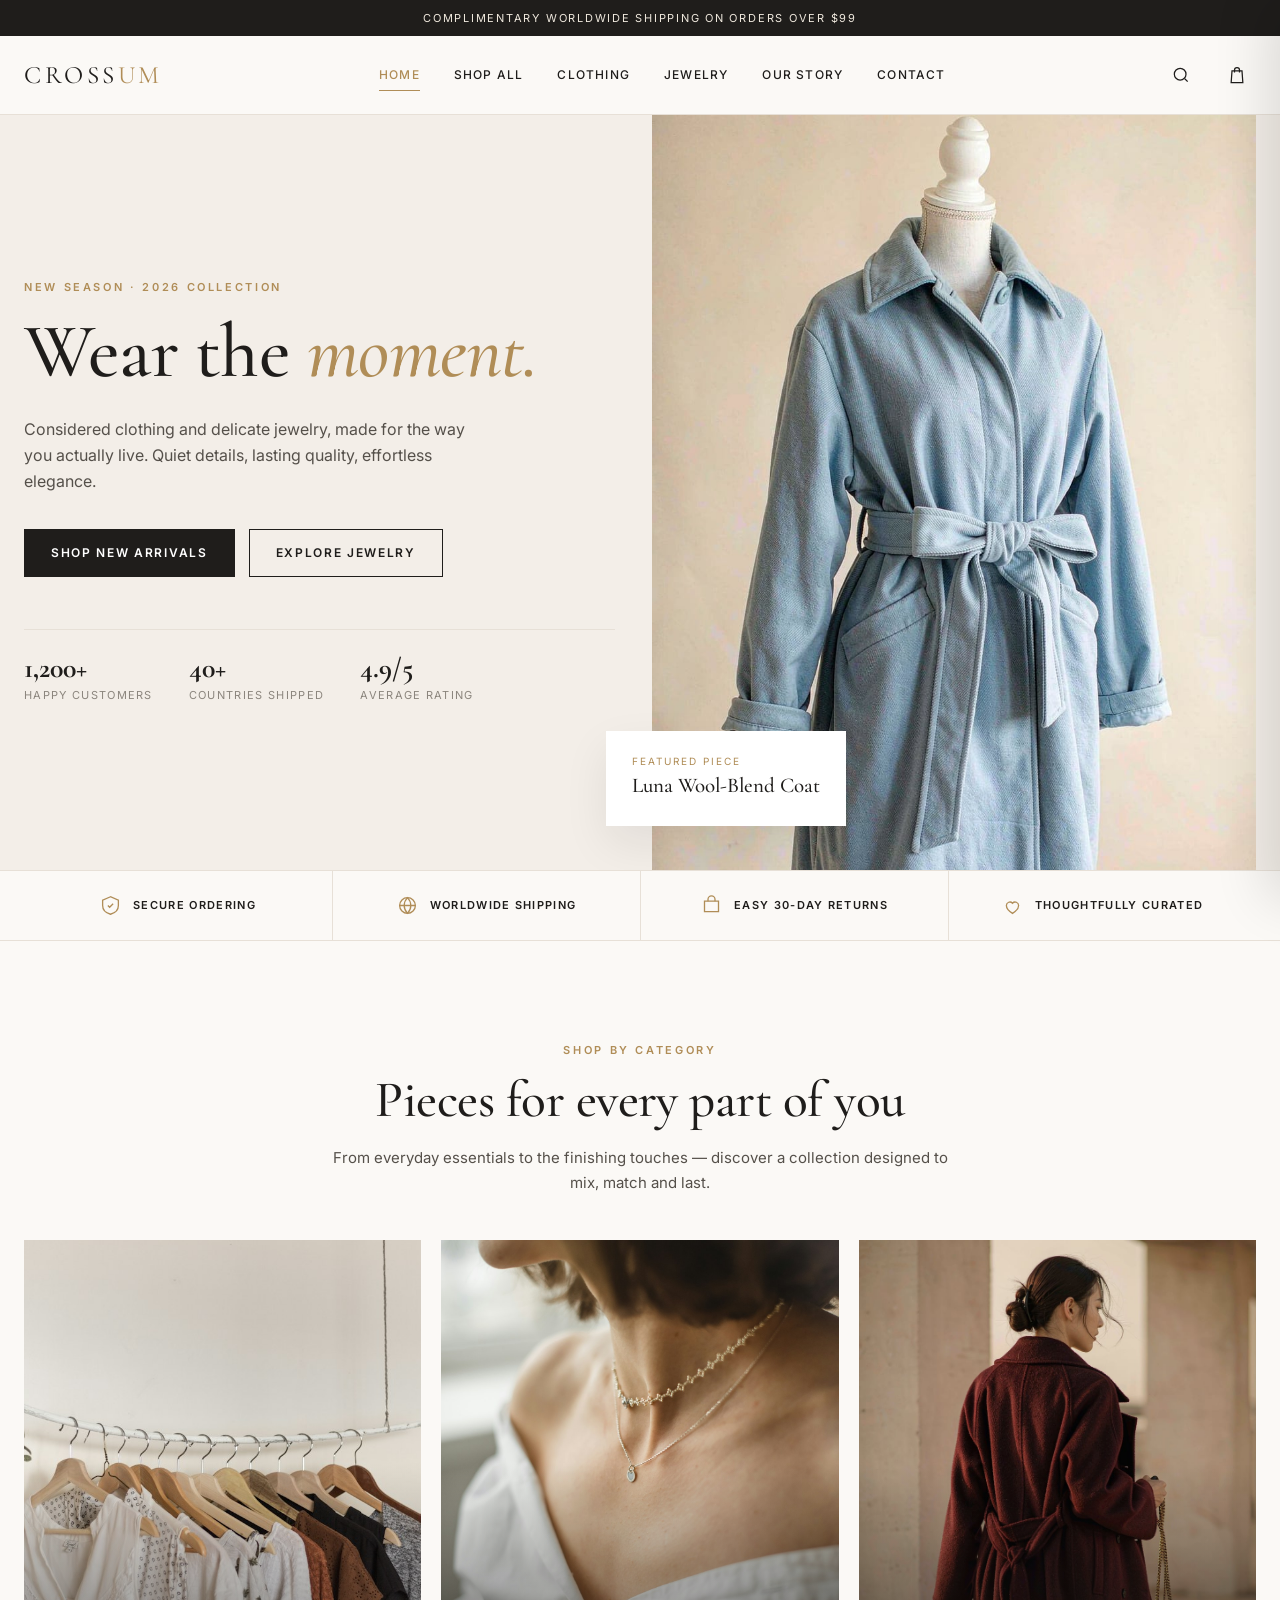
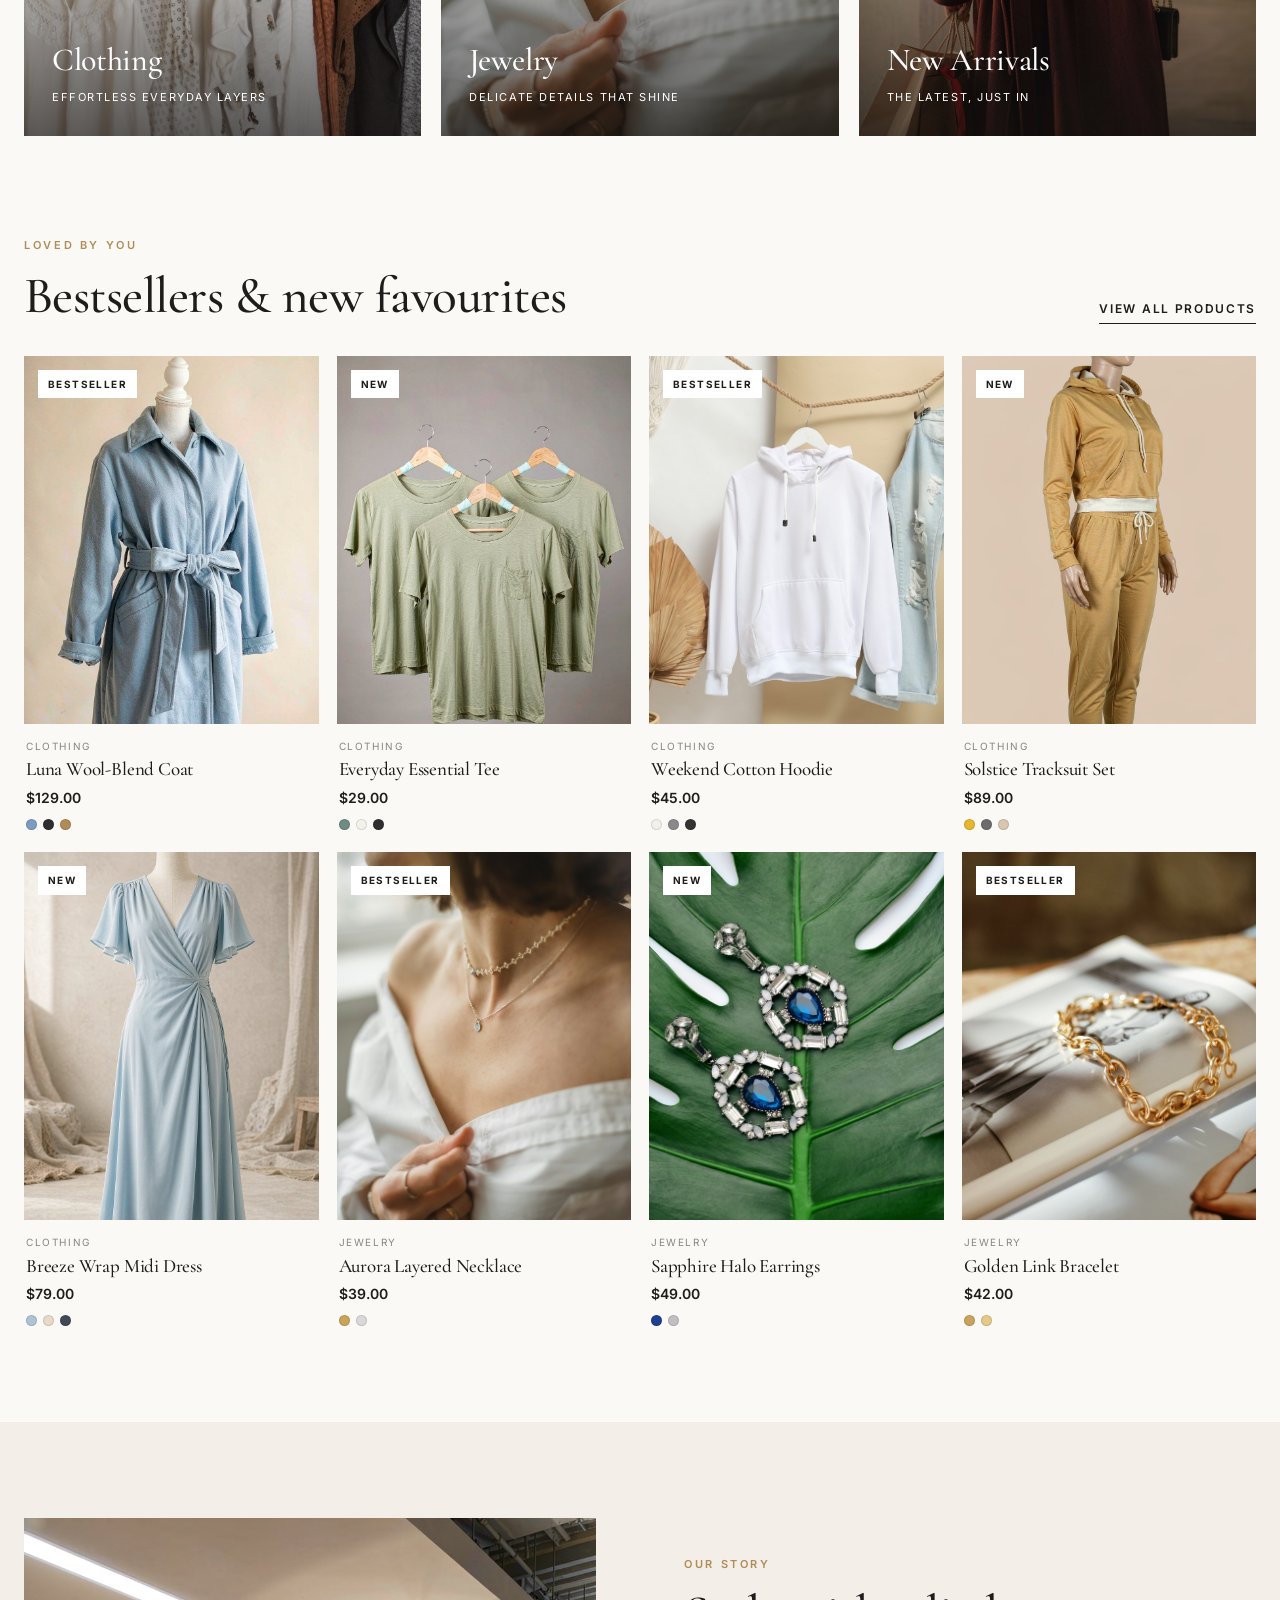
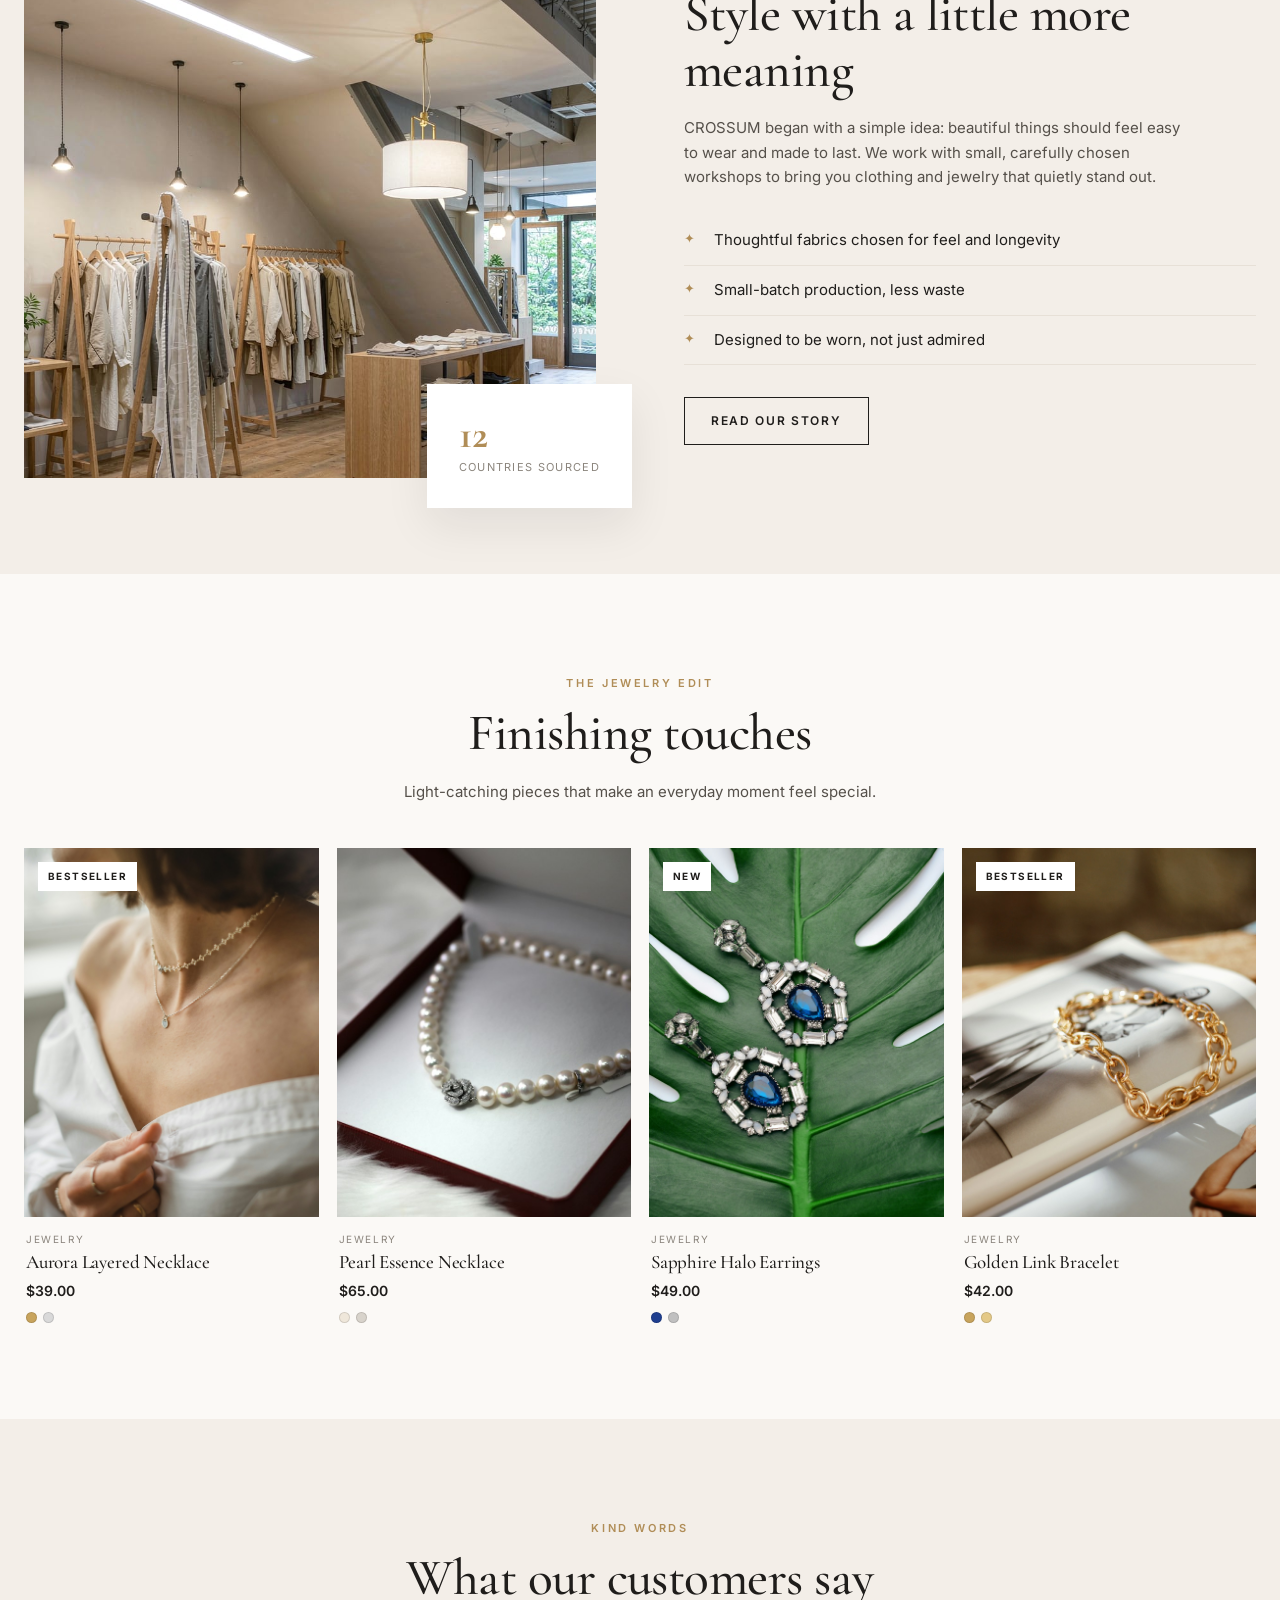
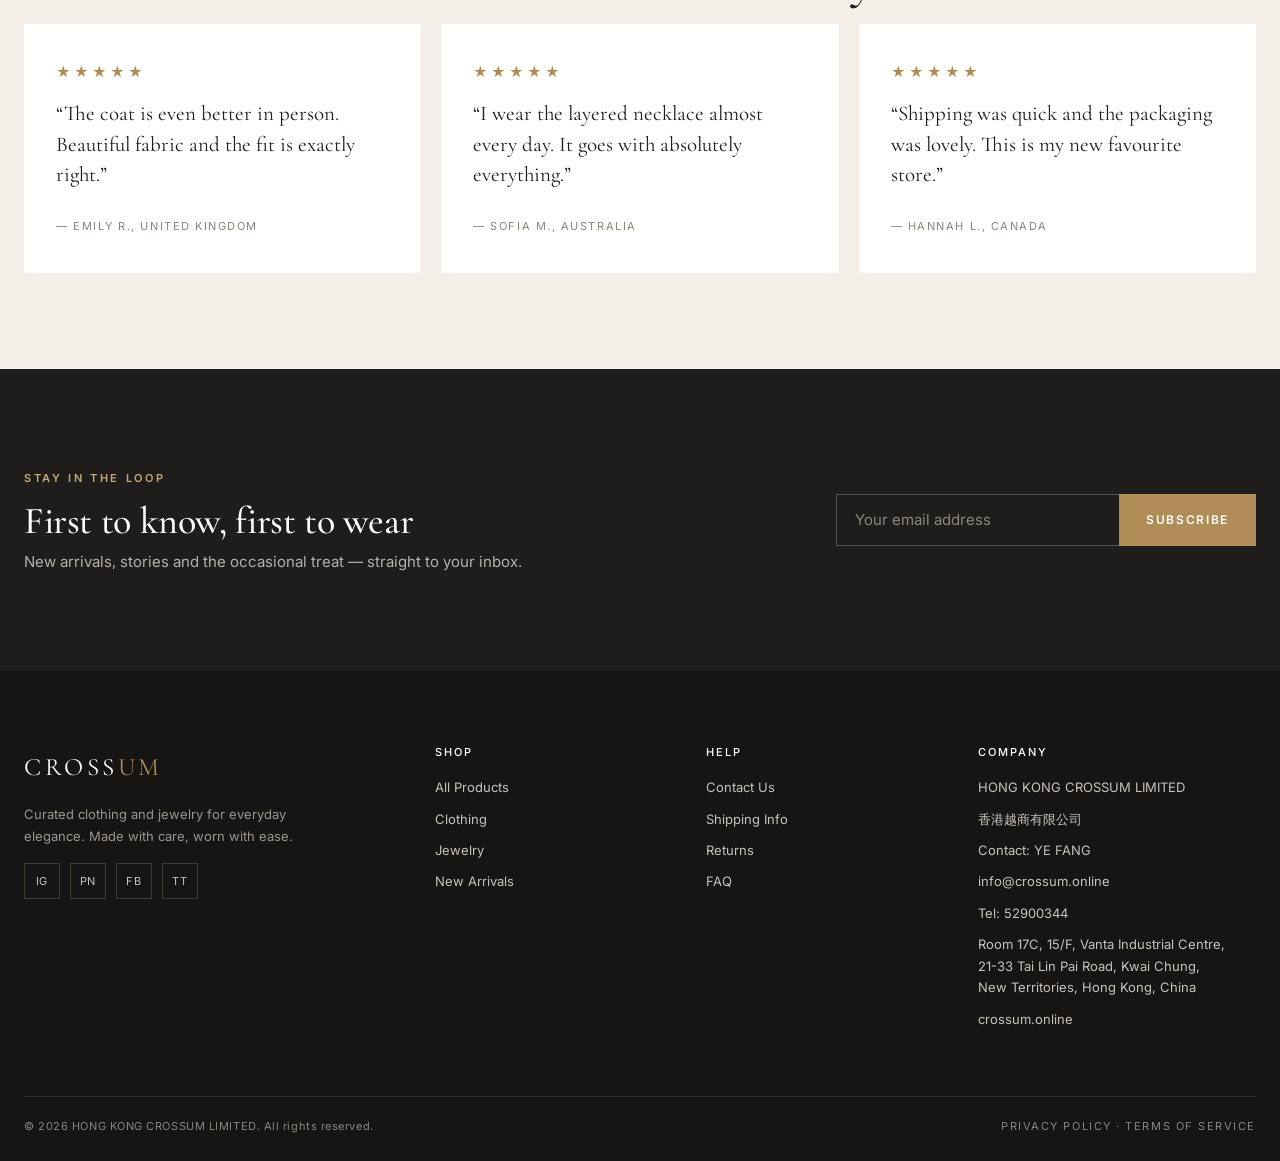
==== commit f21d750a: "Update branding to CROSSUM and company information" ====
--- a/index.html
+++ b/index.html
@@ -3,8 +3,10 @@
 <head>
   <meta charset="UTF-8">
   <meta name="viewport" content="width=device-width, initial-scale=1.0">
-  <title>MAISON LUNE | Effortless Style, Thoughtfully Made</title>
-  <meta name="description" content="MAISON LUNE — curated clothing and jewelry for everyday elegance. Worldwide shipping.">
+  <title>CROSSUM | Effortless Style, Thoughtfully Made</title>
+  <meta name="description" content="CROSSUM — curated clothing and jewelry for everyday elegance. Worldwide shipping.">
+  <link rel="canonical" href="https://crossum.online/">
+  <meta property="og:site_name" content="CROSSUM">
   <link rel="preconnect" href="https://fonts.googleapis.com">
   <link rel="preconnect" href="https://fonts.gstatic.com" crossorigin>
   <link href="https://fonts.googleapis.com/css2?family=Cormorant+Garamond:ital,wght@0,400;0,500;0,600;1,400;1,500&family=Inter:wght@400;500;600;700&display=swap" rel="stylesheet">
@@ -19,7 +21,7 @@
       <button class="icon-btn menu-toggle" id="mobile-toggle" aria-label="Open menu">
         <svg viewBox="0 0 24 24" fill="none" stroke="currentColor" stroke-width="1.6"><path d="M3 6h18M3 12h18M3 18h18"/></svg>
       </button>
-      <a href="index.html" class="logo">MAISON <span>LUNE</span></a>
+      <a href="index.html" class="logo">CROSS<span>UM</span></a>
       <nav class="main-nav">
         <a href="index.html" class="active">Home</a>
         <a href="shop.html">Shop All</a>
@@ -135,13 +137,13 @@
     <section class="section" style="background:var(--paper-2)">
       <div class="container story-grid">
         <div class="story-visual">
-          <img src="assets/images/about-store.jpg" alt="The MAISON LUNE studio" loading="lazy">
+          <img src="assets/images/about-store.jpg" alt="The CROSSUM studio" loading="lazy">
           <div class="story-note"><strong>12</strong><span>Countries sourced</span></div>
         </div>
         <div class="story-copy">
           <span class="eyebrow">Our Story</span>
           <h2>Style with a little more meaning</h2>
-          <p>MAISON LUNE began with a simple idea: beautiful things should feel easy to wear and made to last. We work with small, carefully chosen workshops to bring you clothing and jewelry that quietly stand out.</p>
+          <p>CROSSUM began with a simple idea: beautiful things should feel easy to wear and made to last. We work with small, carefully chosen workshops to bring you clothing and jewelry that quietly stand out.</p>
           <ul class="story-list">
             <li>Thoughtful fabrics chosen for feel and longevity</li>
             <li>Small-batch production, less waste</li>
@@ -207,7 +209,7 @@
   <footer class="site-footer">
     <div class="container footer-grid">
       <div>
-        <a href="index.html" class="logo">MAISON <span>LUNE</span></a>
+        <a href="index.html" class="logo">CROSS<span>UM</span></a>
         <p>Curated clothing and jewelry for everyday elegance. Made with care, worn with ease.</p>
         <div class="socials">
           <a href="#" aria-label="Instagram">IG</a><a href="#" aria-label="Pinterest">PN</a><a href="#" aria-label="Facebook">FB</a><a href="#" aria-label="TikTok">TT</a>
@@ -222,12 +224,20 @@
         <ul><li><a href="contact.html">Contact Us</a></li><li><a href="contact.html">Shipping Info</a></li><li><a href="contact.html">Returns</a></li><li><a href="contact.html">FAQ</a></li></ul>
       </div>
       <div>
-        <h4>Get in touch</h4>
-        <ul><li>hello@maisonlune.com</li><li>Mon–Fri, 9:00–18:00 GMT</li><li>Worldwide delivery</li><li>Secure checkout</li></ul>
+        <h4>Company</h4>
+        <ul>
+          <li>HONG KONG CROSSUM LIMITED</li>
+          <li>香港越商有限公司</li>
+          <li>Contact: YE FANG</li>
+          <li><a href="mailto:info@crossum.online">info@crossum.online</a></li>
+          <li>Tel: 52900344</li>
+          <li>Room 17C, 15/F, Vanta Industrial Centre,<br>21-33 Tai Lin Pai Road, Kwai Chung,<br>New Territories, Hong Kong, China</li>
+          <li><a href="https://crossum.online" target="_blank" rel="noopener">crossum.online</a></li>
+        </ul>
       </div>
     </div>
     <div class="container footer-bottom">
-      <span>© 2026 MAISON LUNE. All rights reserved.</span>
+      <span>© 2026 HONG KONG CROSSUM LIMITED. All rights reserved.</span>
       <span>Privacy Policy · Terms of Service</span>
     </div>
   </footer>
--- a/css/style.css
+++ b/css/style.css
@@ -1,5 +1,5 @@
 /* ============================================================
-   MAISON LUNE — front-end store styles
+   CROSSUM — front-end store styles
    ============================================================ */
 
 :root {
@@ -475,6 +475,7 @@
 }
 .info-list strong { display: block; font-size: 12px; letter-spacing: .12em; text-transform: uppercase; margin-bottom: 3px; }
 .info-list span { font-size: 14px; color: var(--ink-soft); }
+.info-list a:hover { color: var(--gold); }
 .contact-form-wrap { background: var(--white); border: 1px solid var(--line); padding: 38px; }
 .form-row { display: grid; grid-template-columns: 1fr 1fr; gap: 16px; }
 .field { margin-bottom: 18px; }
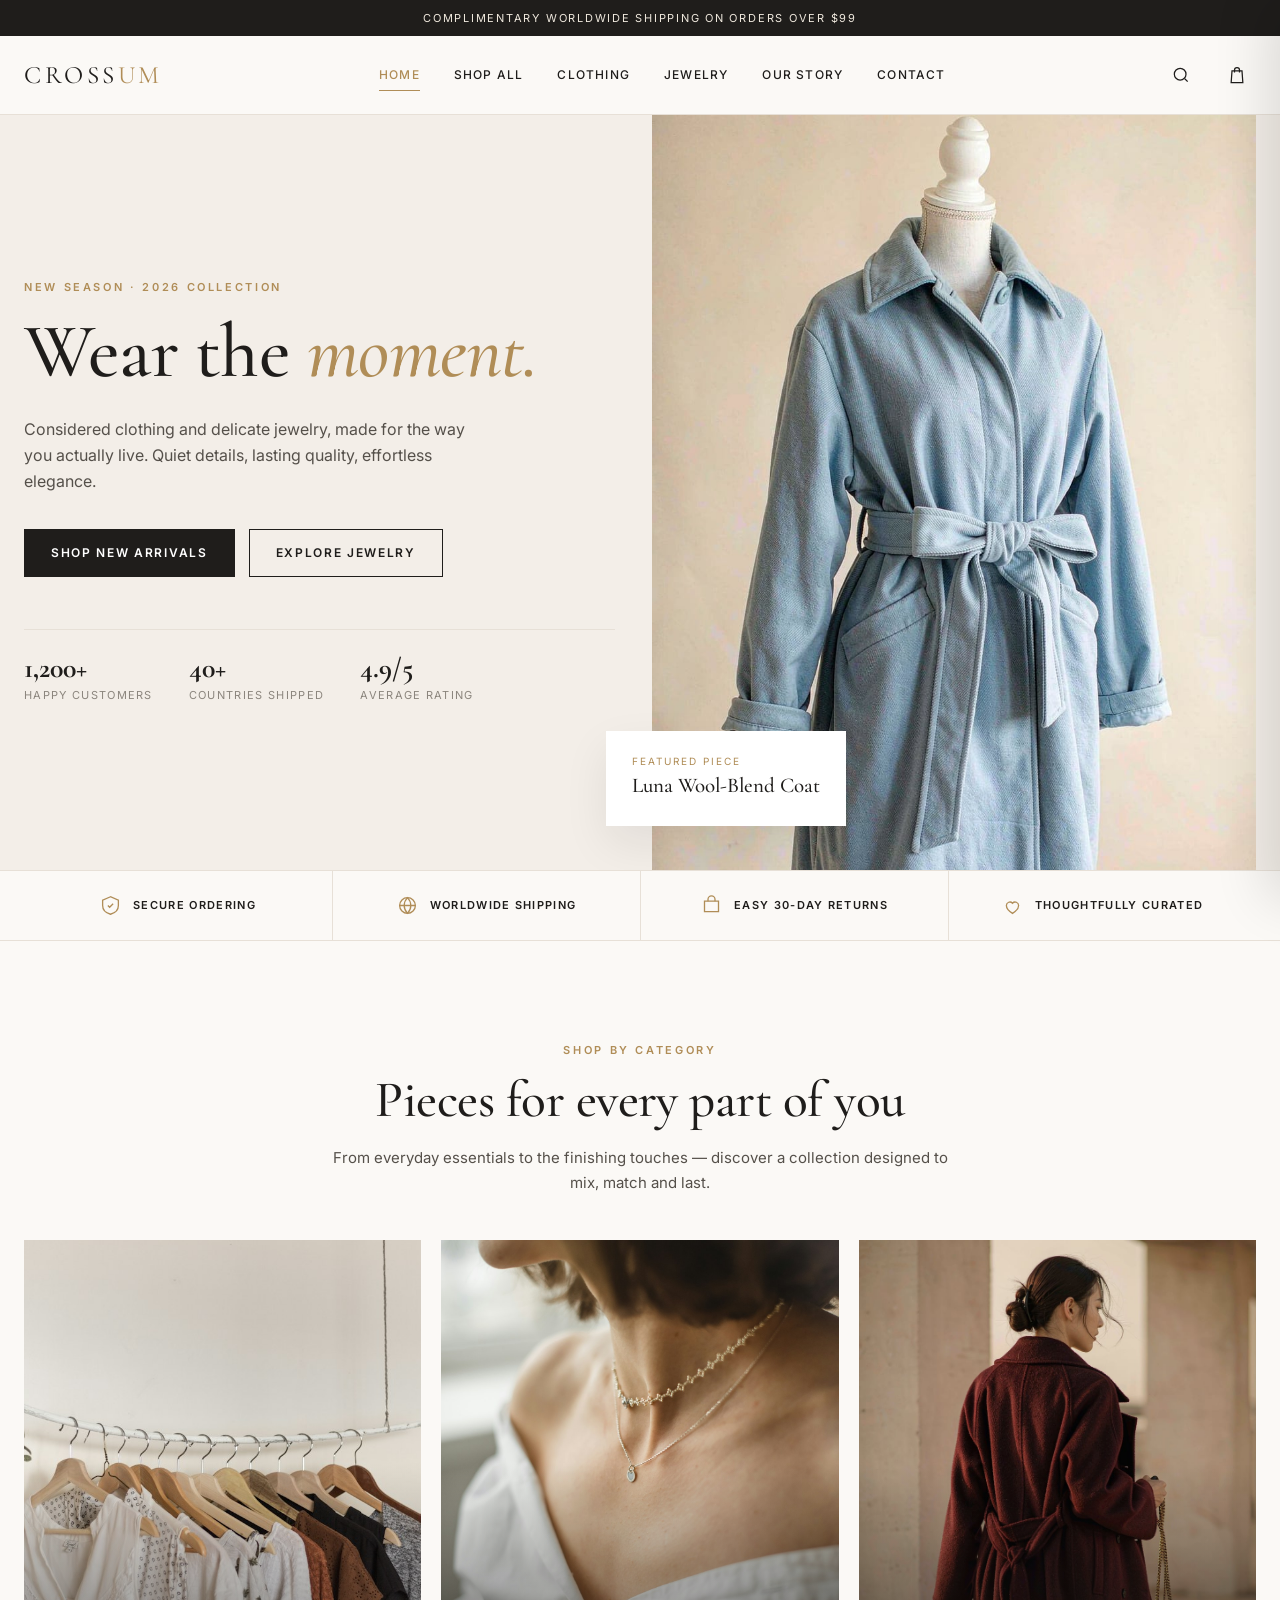
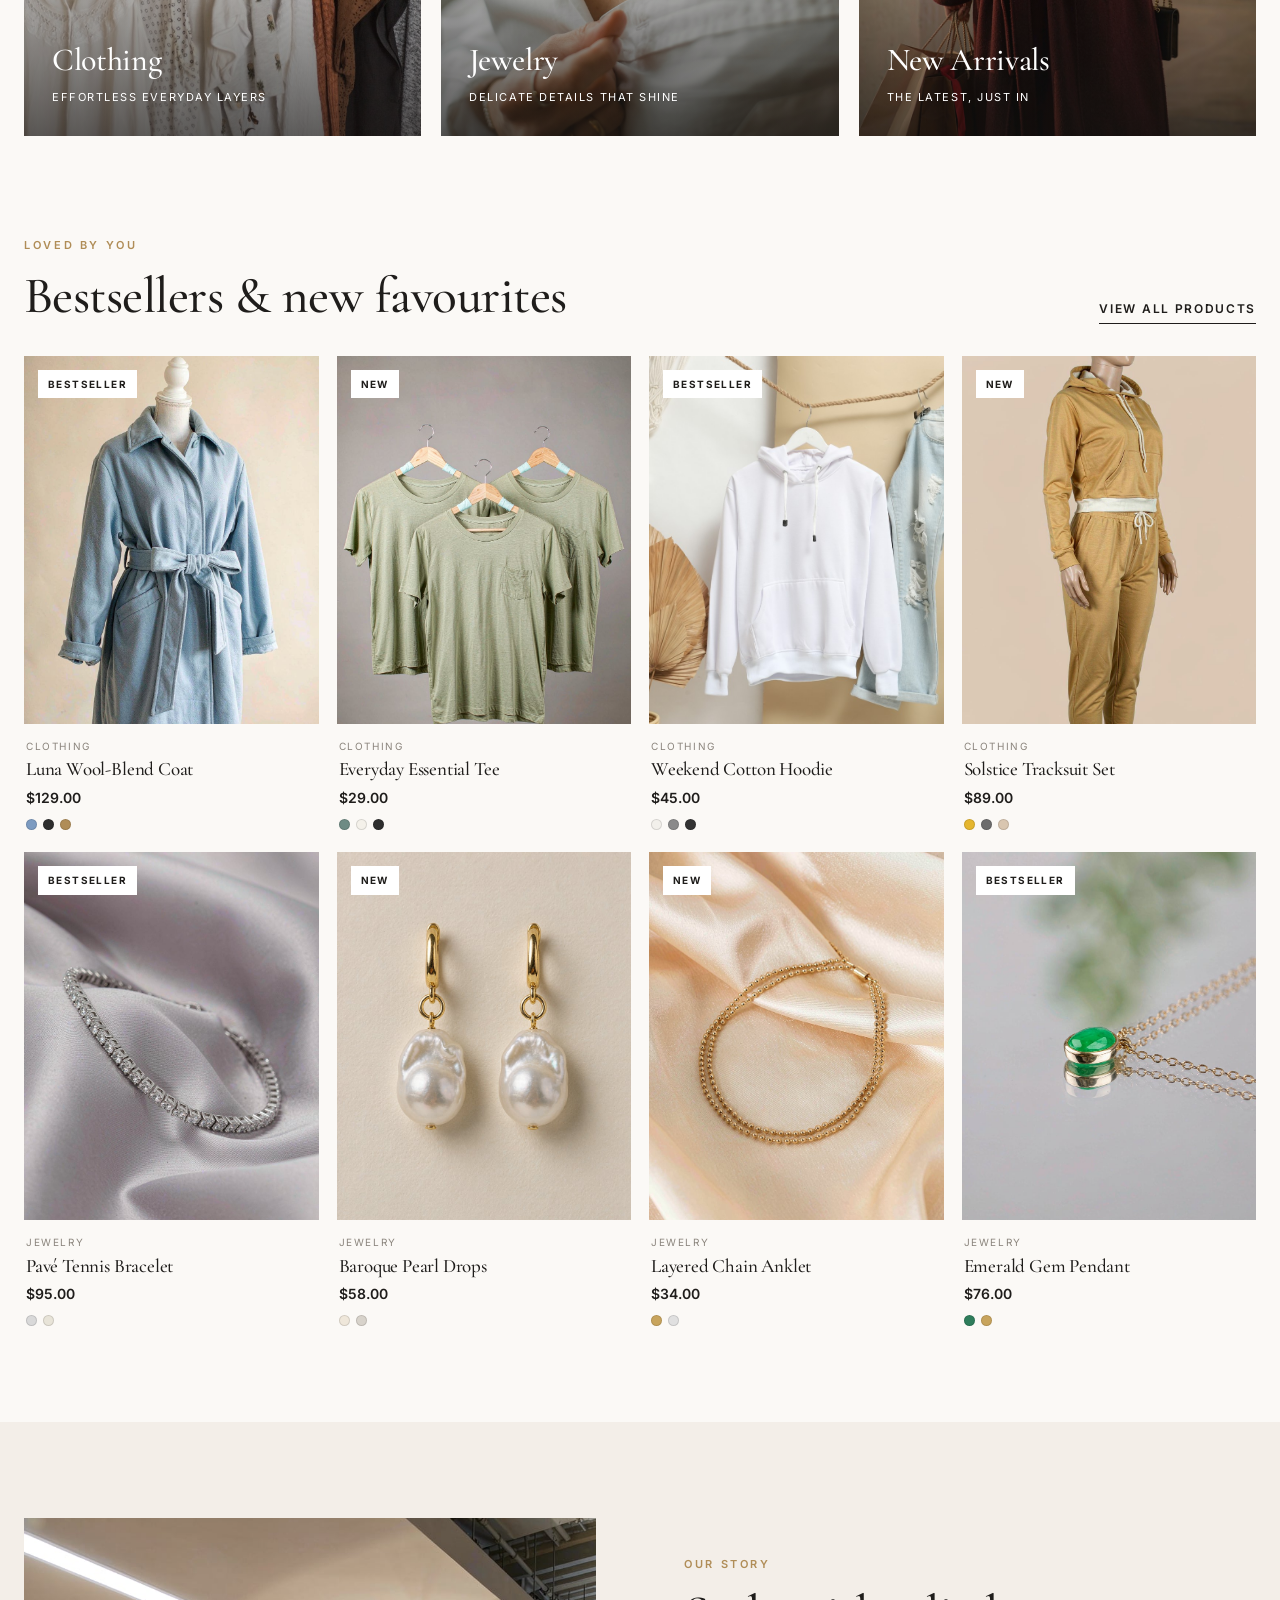
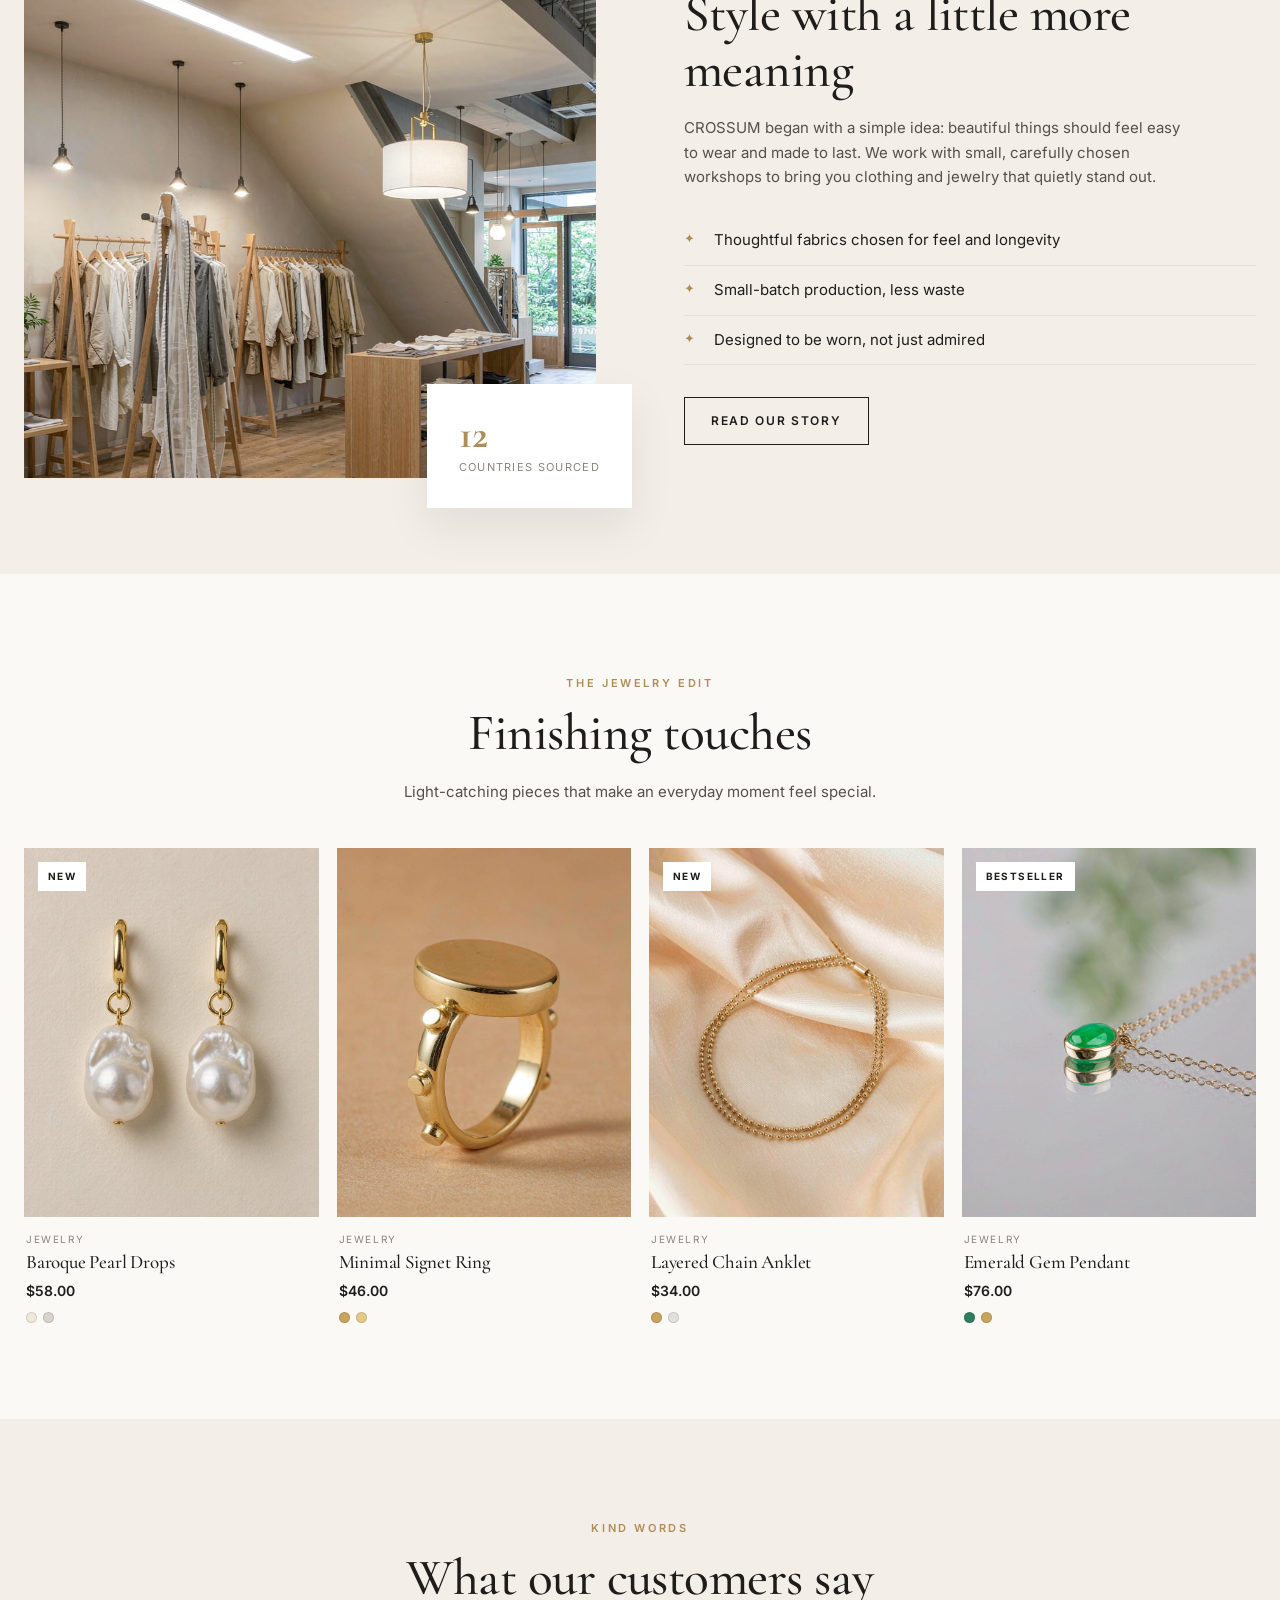
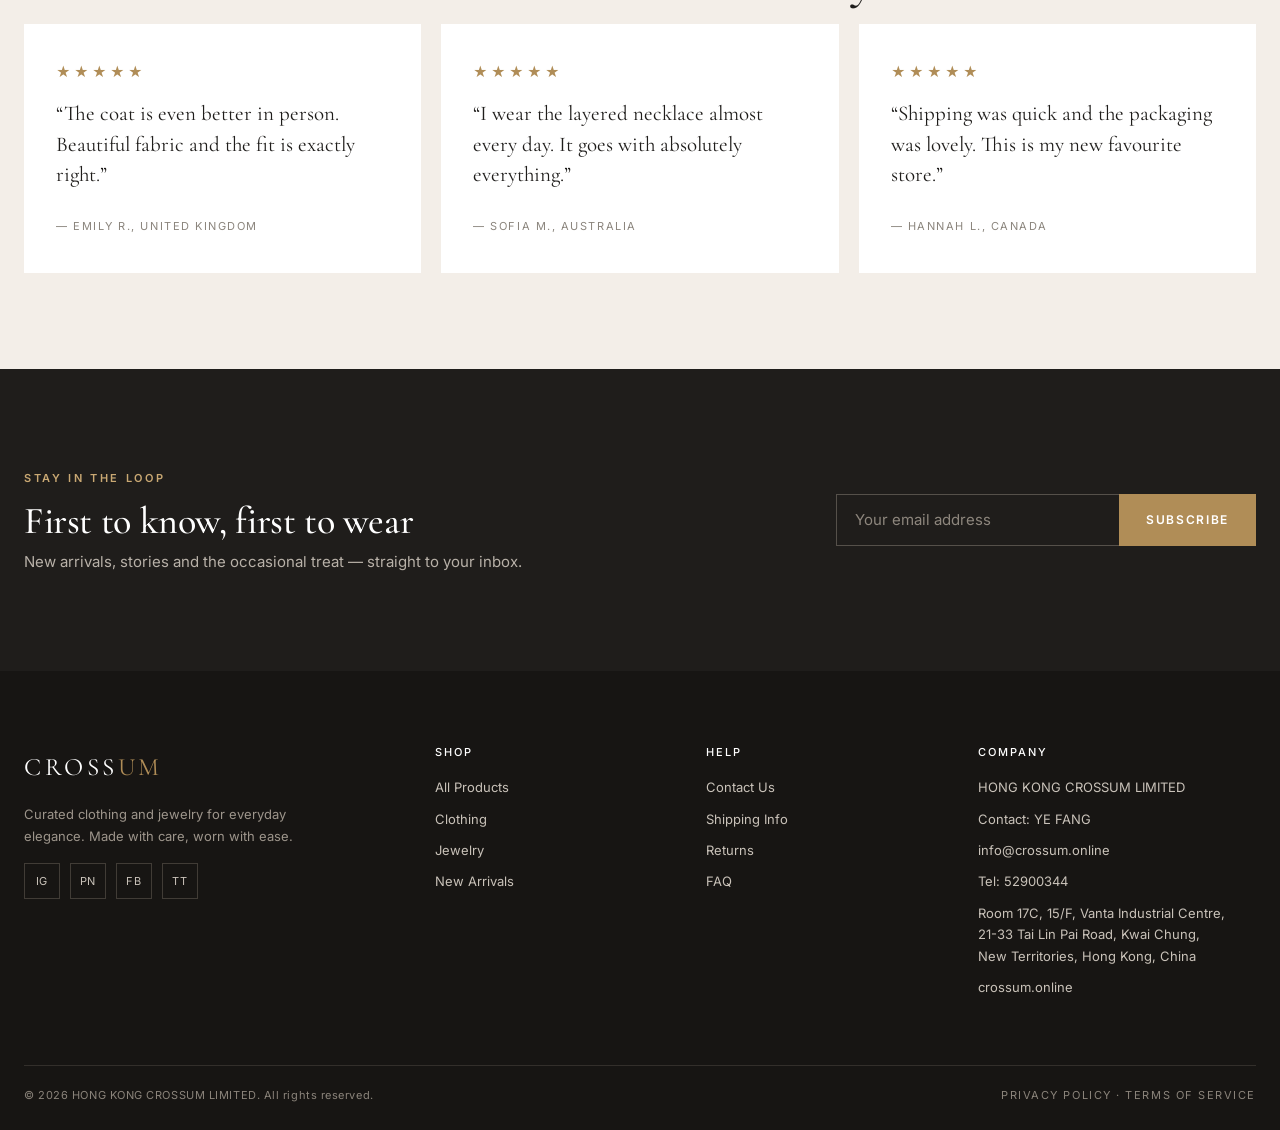
==== commit c96a9889: "Remove Chinese company name from site footers" ====
--- a/index.html
+++ b/index.html
@@ -227,7 +227,6 @@
         <h4>Company</h4>
         <ul>
           <li>HONG KONG CROSSUM LIMITED</li>
-          <li>香港越商有限公司</li>
           <li>Contact: YE FANG</li>
           <li><a href="mailto:info@crossum.online">info@crossum.online</a></li>
           <li>Tel: 52900344</li>
